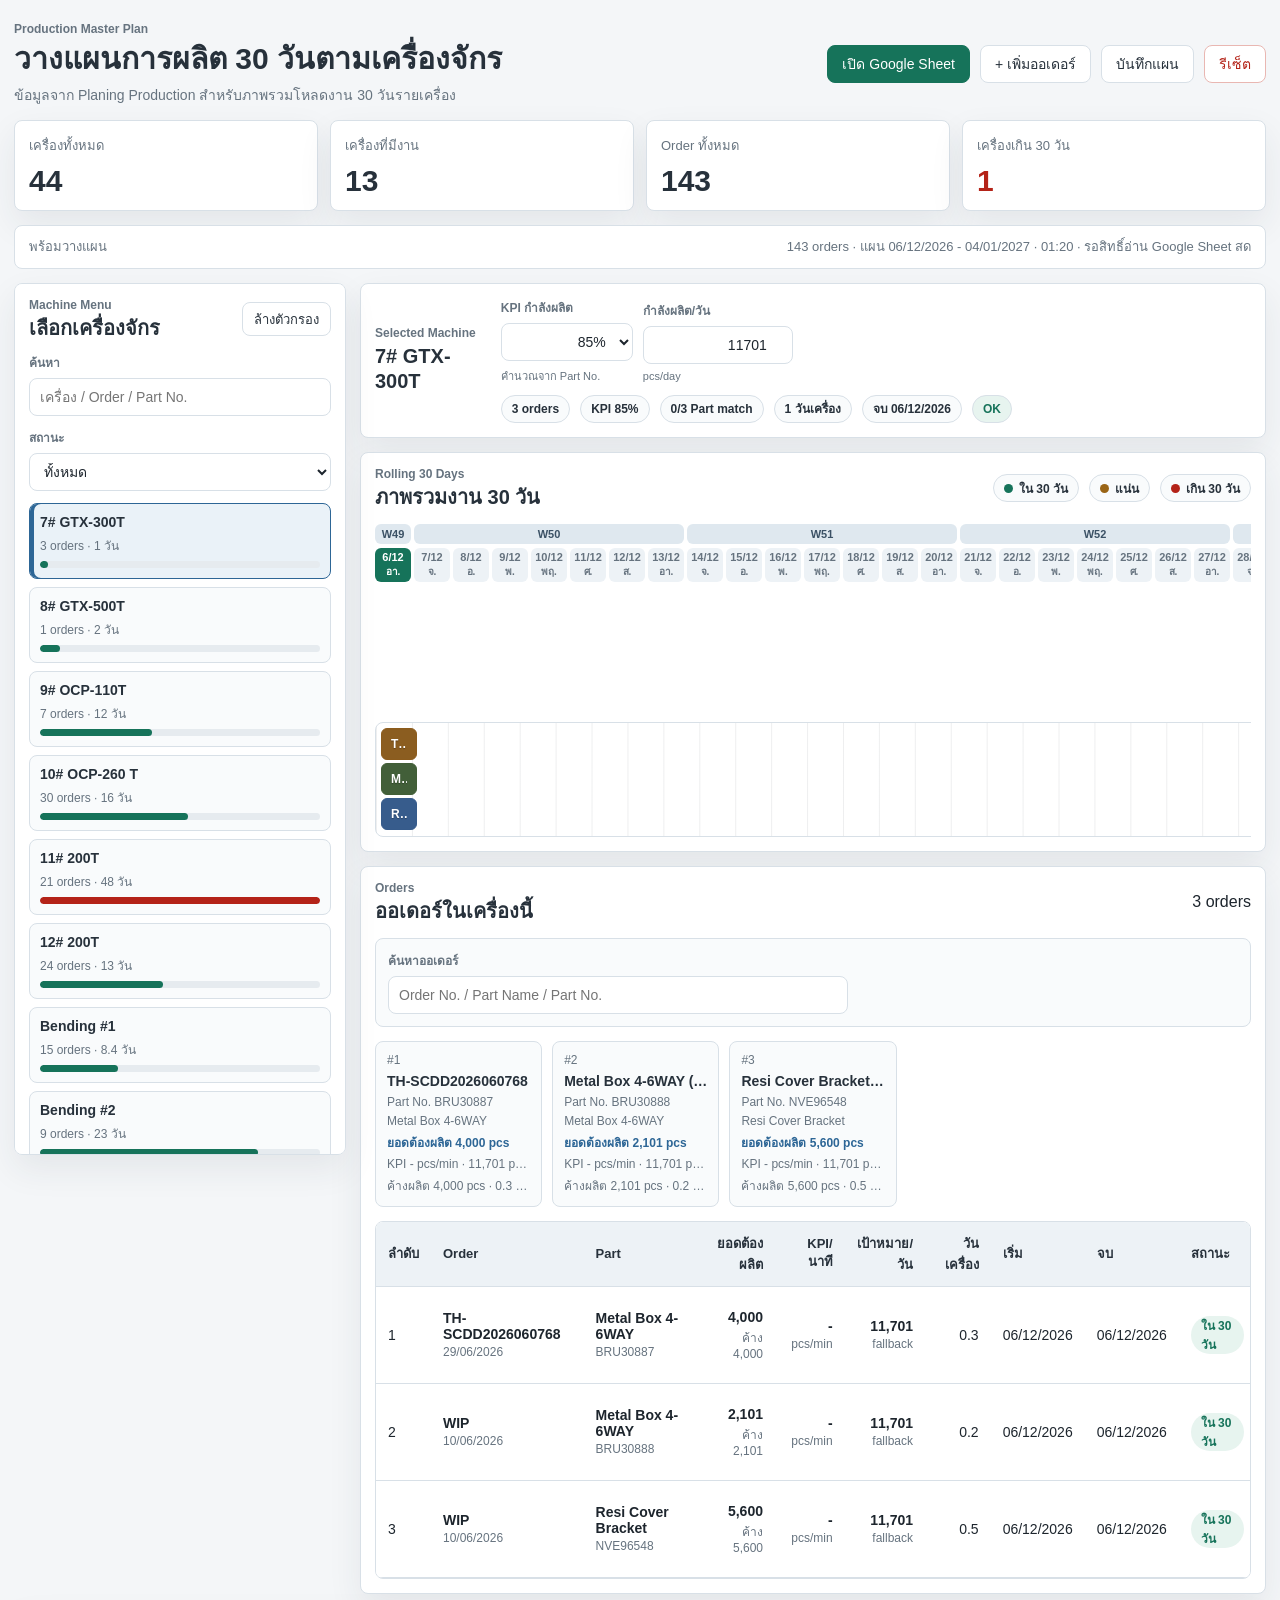
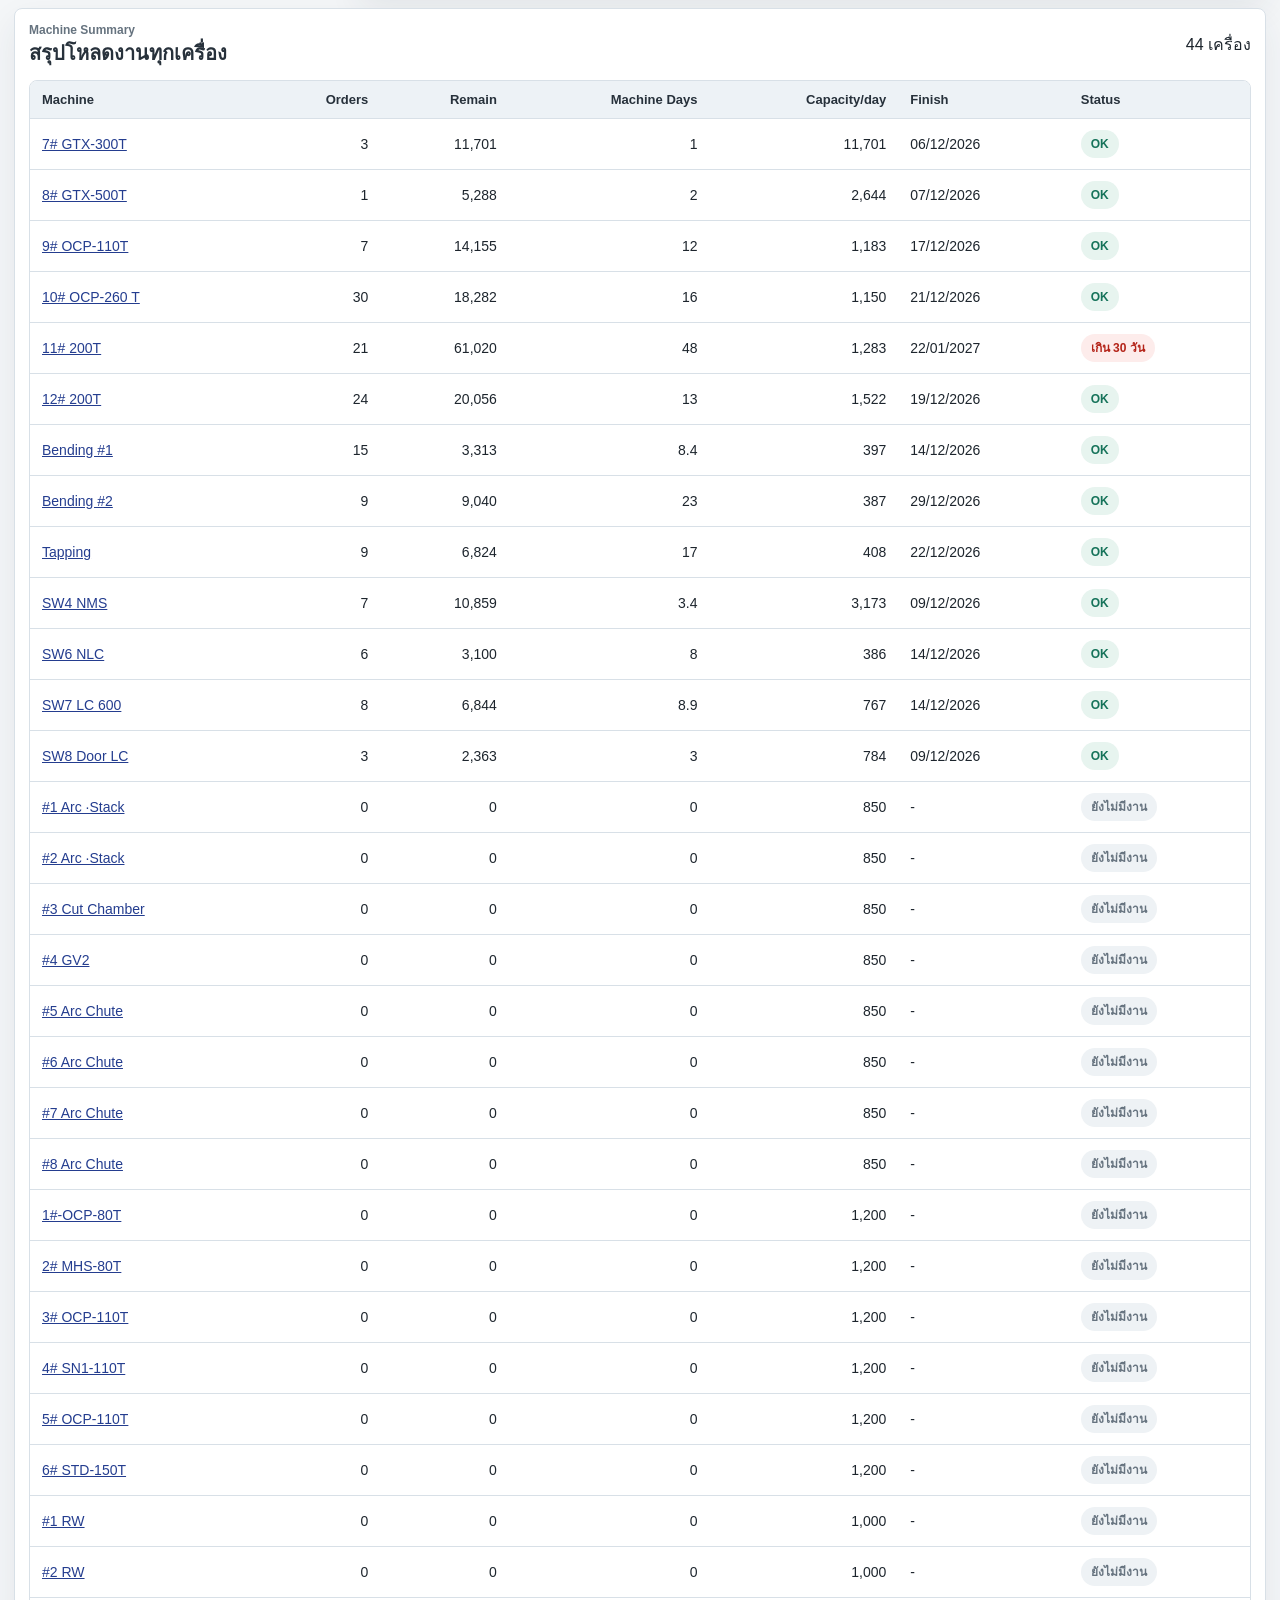
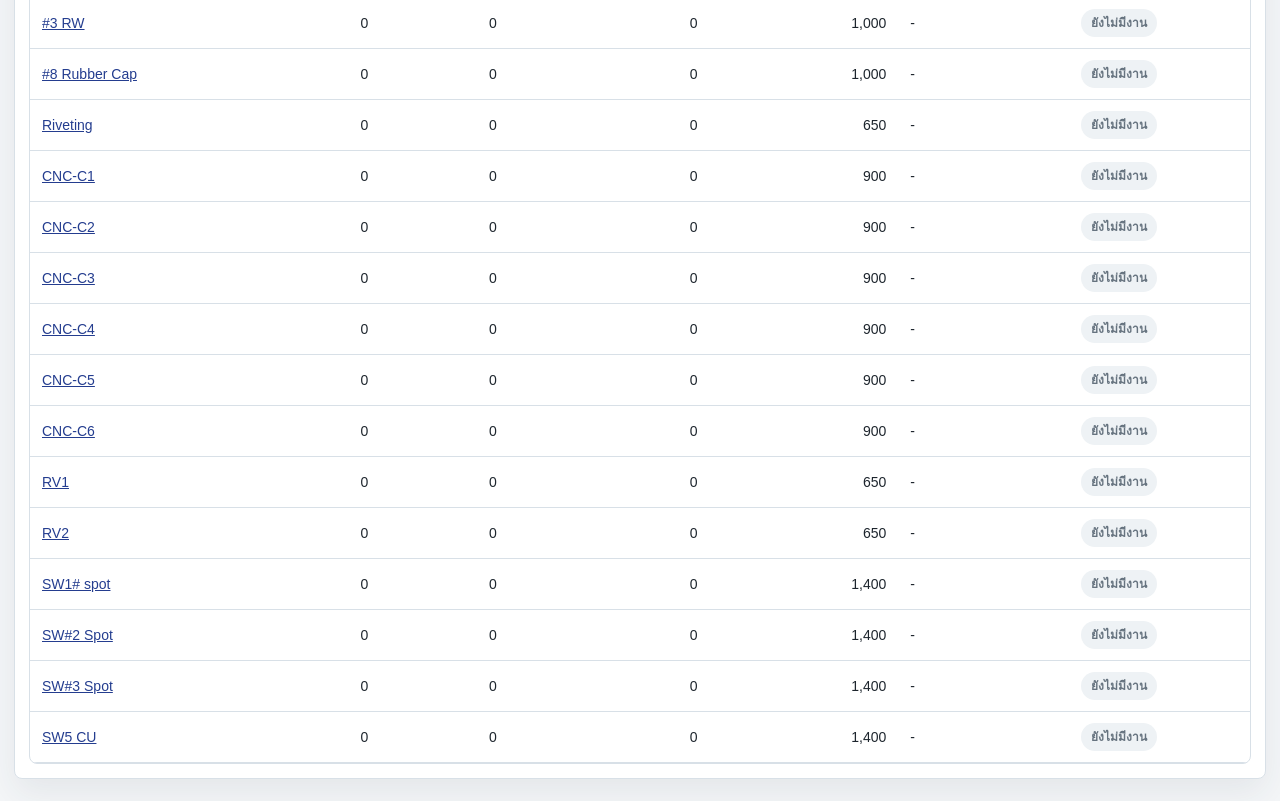
==== index.html @ 770e2c4f "Add capacity based KPI scheduling" ====
<!doctype html>
<html lang="th">
  <head>
    <meta charset="utf-8" />
    <meta name="viewport" content="width=device-width, initial-scale=1" />
    <title>Production Master Plan</title>
    <link rel="stylesheet" href="./styles.css" />
  </head>
  <body>
    <main class="shell">
      <section class="workspace" aria-labelledby="page-title">
        <header class="topbar">
          <div>
            <p class="eyebrow">Production Master Plan</p>
            <h1 id="page-title">วางแผนการผลิต 30 วันตามเครื่องจักร</h1>
            <p class="subtitle">ข้อมูลจาก Planing Production สำหรับภาพรวมโหลดงาน 30 วันรายเครื่อง</p>
          </div>
          <div class="actions">
            <a class="button primary" id="sourceSheetLink" href="#" target="_blank" rel="noreferrer">เปิด Google Sheet</a>
            <button class="button" id="addOrderButton" type="button">+ เพิ่มออเดอร์</button>
            <button class="button" id="savePlanButton" type="button">บันทึกแผน</button>
            <button class="button danger" id="resetPlanButton" type="button">รีเซ็ต</button>
          </div>
        </header>

        <section class="overview-grid" aria-label="ภาพรวมแผนผลิต">
          <article class="metric">
            <span>เครื่องทั้งหมด</span>
            <strong id="machineCount">0</strong>
          </article>
          <article class="metric">
            <span>เครื่องที่มีงาน</span>
            <strong id="busyMachineCount">0</strong>
          </article>
          <article class="metric">
            <span>Order ทั้งหมด</span>
            <strong id="orderCount">0</strong>
          </article>
          <article class="metric warning">
            <span>เครื่องเกิน 30 วัน</span>
            <strong id="overCapacity">0</strong>
          </article>
        </section>

        <section class="edit-strip" aria-label="สถานะแผน">
          <span id="saveStatus">พร้อมวางแผน</span>
          <span id="dataStamp">ข้อมูลจากชีตใหม่</span>
        </section>

        <section class="planner-layout">
          <aside class="machine-panel" aria-label="เมนูเครื่องจักร">
            <div class="panel-heading">
              <div>
                <p class="eyebrow">Machine Menu</p>
                <h2>เลือกเครื่องจักร</h2>
              </div>
              <button class="button compact" id="resetFilterButton" type="button">ล้างตัวกรอง</button>
            </div>
            <label class="search-field">
              <span>ค้นหา</span>
              <input id="globalSearch" type="search" placeholder="เครื่อง / Order / Part No." />
            </label>
            <label class="select-field">
              <span>สถานะ</span>
              <select id="statusFilter">
                <option value="all">ทั้งหมด</option>
                <option value="Over capacity">เกิน 30 วัน</option>
                <option value="Tight">แน่น</option>
                <option value="OK">OK</option>
                <option value="No order">ยังไม่มีงาน</option>
              </select>
            </label>
            <div class="machine-menu" id="machineMenu"></div>
          </aside>

          <section class="planner-main" aria-label="แผนเครื่องที่เลือก">
            <section class="machine-focus">
              <div>
                <p class="eyebrow">Selected Machine</p>
                <h2 id="selectedMachineName">-</h2>
              </div>
              <div class="focus-tools">
                <label class="capacity-control percent-control">
                  <span>KPI กำลังผลิต</span>
                  <select id="capacityPercent">
                    <option value="100">100%</option>
                    <option value="90">90%</option>
                    <option value="85">85%</option>
                    <option value="80">80%</option>
                  </select>
                  <small>คำนวณจาก Part No.</small>
                </label>
                <label class="capacity-control">
                  <span>กำลังผลิต/วัน</span>
                  <input id="capacityInput" type="number" min="1" step="1" />
                  <small>pcs/day</small>
                </label>
                <div class="detail-kpis" id="machineKpis"></div>
              </div>
            </section>

            <section class="timeline-card" aria-label="แผน 30 วันของเครื่อง">
              <div class="section-heading">
                <div>
                  <p class="eyebrow">Rolling 30 Days</p>
                  <h2>ภาพรวมงาน 30 วัน</h2>
                </div>
                <div class="legend" aria-label="คำอธิบายสี">
                  <span><i class="legend-dot ok"></i>ใน 30 วัน</span>
                  <span><i class="legend-dot tight"></i>แน่น</span>
                  <span><i class="legend-dot over"></i>เกิน 30 วัน</span>
                </div>
              </div>
              <div class="calendar-header" id="calendarHeader"></div>
              <div class="selected-timeline" id="selectedTimeline"></div>
            </section>

            <section class="orders-panel" aria-label="ออเดอร์ของเครื่อง">
              <div class="section-heading">
                <div>
                  <p class="eyebrow">Orders</p>
                  <h2>ออเดอร์ในเครื่องนี้</h2>
                </div>
                <span id="orderSearchCount">0 orders</span>
              </div>
              <div class="order-search-panel">
                <label class="search-field order-search-field">
                  <span>ค้นหาออเดอร์</span>
                  <input id="orderSearchInput" type="search" placeholder="Order No. / Part Name / Part No." />
                </label>
              </div>
              <div class="order-cards" id="orderCards"></div>
              <div class="table-wrap detail-table">
                <table>
                  <thead>
                    <tr>
                      <th>ลำดับ</th>
                      <th>Order</th>
                      <th>Part</th>
                      <th class="numeric">ยอดต้องผลิต</th>
                      <th class="numeric">KPI/นาที</th>
                      <th class="numeric">เป้าหมาย/วัน</th>
                      <th class="numeric">วันเครื่อง</th>
                      <th>เริ่ม</th>
                      <th>จบ</th>
                      <th>สถานะ</th>
                      <th>ย้ายไป</th>
                      <th>เรียง</th>
                    </tr>
                  </thead>
                  <tbody id="orderRows"></tbody>
                </table>
              </div>
            </section>
          </section>
        </section>

        <section class="summary-panel" aria-label="สรุปทุกเครื่อง">
          <div class="section-heading">
            <div>
              <p class="eyebrow">Machine Summary</p>
              <h2>สรุปโหลดงานทุกเครื่อง</h2>
            </div>
            <span id="summaryCount">0 เครื่อง</span>
          </div>
          <div class="table-wrap">
            <table>
              <thead>
                <tr>
                  <th>Machine</th>
                  <th class="numeric">Orders</th>
                  <th class="numeric">Remain</th>
                  <th class="numeric">Machine Days</th>
                  <th class="numeric">Capacity/day</th>
                  <th>Finish</th>
                  <th>Status</th>
                </tr>
              </thead>
              <tbody id="summaryRows"></tbody>
            </table>
          </div>
        </section>
      </section>
    </main>

    <dialog class="order-dialog" id="orderDialog">
      <form id="addOrderForm" class="order-form">
        <div class="dialog-heading">
          <div>
            <p class="eyebrow">Production Order</p>
            <h2>เพิ่มออเดอร์ผลิต</h2>
          </div>
          <button class="icon-button" id="cancelOrderButton" type="button" aria-label="ปิด">×</button>
        </div>
        <div class="form-grid">
          <label>
            <span>เครื่องจักร</span>
            <select id="newOrderMachine" required></select>
          </label>
          <label>
            <span>Order No.</span>
            <input id="newOrderNo" type="text" placeholder="เช่น TH-SCDD..." required />
          </label>
          <label>
            <span>Part Name</span>
            <input id="newOrderPart" type="text" placeholder="ชื่อชิ้นงาน" required />
          </label>
          <label>
            <span>Part No.</span>
            <input id="newOrderPartNo" type="text" placeholder="รหัสชิ้นงาน" />
          </label>
          <label>
            <span>จำนวนผลิต</span>
            <input id="newOrderQty" type="number" min="1" step="1" placeholder="0" required />
          </label>
          <label>
            <span>วันที่เปิด</span>
            <input id="newOrderDate" type="date" value="2026-07-01" />
          </label>
        </div>
        <div class="dialog-actions">
          <button class="button" type="button" id="dismissOrderButton">ยกเลิก</button>
          <button class="button primary" type="submit">เพิ่มเข้าแผน</button>
        </div>
      </form>
    </dialog>

    <script src="./plan-data.js"></script>
    <script src="./capacity-data.js?v=20260708-capacity"></script>
    <script src="./app.js?v=20260708-capacity"></script>
  </body>
</html>
---- styles.css ----
:root {
  --bg: #f4f6f8;
  --panel: #ffffff;
  --panel-soft: #f9fbfc;
  --line: #d8e0e7;
  --line-strong: #b7c3cf;
  --text: #1d252d;
  --muted: #66737f;
  --ink: #27313b;
  --green: #16735a;
  --blue: #2d6696;
  --amber: #9a6516;
  --red: #b42318;
  --soft-green: #e7f4ef;
  --soft-blue: #eaf2f8;
  --soft-amber: #fbf1dc;
  --soft-red: #fdeceb;
  --shadow: 0 14px 34px rgba(39, 49, 59, 0.08);
}

* {
  box-sizing: border-box;
}

body {
  margin: 0;
  min-height: 100vh;
  background: var(--bg);
  color: var(--text);
  font-family: Arial, "Noto Sans Thai", sans-serif;
}

.shell {
  width: min(1440px, calc(100% - 28px));
  margin: 0 auto;
  padding: 22px 0;
}

.workspace,
.planner-main,
.orders-panel,
.timeline-card {
  display: grid;
  gap: 14px;
  min-width: 0;
}

.topbar,
.section-heading,
.panel-heading,
.machine-focus,
.edit-strip {
  display: flex;
  align-items: center;
  justify-content: space-between;
  gap: 14px;
}

.topbar {
  min-height: 74px;
}

.eyebrow {
  margin: 0 0 4px;
  color: var(--muted);
  font-size: 12px;
  font-weight: 700;
  letter-spacing: 0;
}

h1,
h2,
.subtitle {
  margin: 0;
}

h1 {
  color: var(--ink);
  font-size: 30px;
  line-height: 1.25;
}

h2 {
  color: var(--ink);
  font-size: 20px;
  line-height: 1.25;
}

.subtitle {
  margin-top: 6px;
  color: var(--muted);
  font-size: 14px;
}

.actions,
.focus-tools,
.detail-kpis,
.legend,
.row-actions {
  display: flex;
  align-items: center;
  gap: 10px;
  flex-wrap: wrap;
}

.button,
.link-button,
.icon-button {
  display: inline-flex;
  align-items: center;
  justify-content: center;
  border: 1px solid var(--line);
  border-radius: 8px;
  background: #ffffff;
  color: var(--ink);
  font: inherit;
  font-size: 14px;
  text-decoration: none;
  cursor: pointer;
}

.button {
  min-height: 38px;
  padding: 0 14px;
}

.button.primary {
  border-color: var(--green);
  background: var(--green);
  color: #ffffff;
}

.button.danger {
  border-color: #e9b7b2;
  color: var(--red);
}

.button.compact {
  min-height: 34px;
  padding: 0 11px;
  font-size: 13px;
}

.link-button {
  min-height: 24px;
  border: 0;
  padding: 0;
  color: #243d8f;
  text-decoration: underline;
}

.icon-button {
  width: 32px;
  height: 32px;
  padding: 0;
  font-weight: 800;
}

.overview-grid {
  display: grid;
  grid-template-columns: repeat(4, minmax(0, 1fr));
  gap: 12px;
}

.metric,
.machine-panel,
.machine-focus,
.timeline-card,
.orders-panel,
.summary-panel,
.edit-strip {
  border: 1px solid var(--line);
  border-radius: 8px;
  background: var(--panel);
  box-shadow: var(--shadow);
}

.metric {
  min-height: 88px;
  padding: 14px;
}

.metric span {
  display: block;
  color: var(--muted);
  font-size: 13px;
}

.metric strong {
  display: block;
  margin-top: 10px;
  color: var(--ink);
  font-size: 30px;
  line-height: 1;
}

.metric.warning strong {
  color: var(--red);
}

.edit-strip {
  min-height: 44px;
  padding: 0 14px;
  box-shadow: none;
}

.edit-strip span {
  color: var(--muted);
  font-size: 13px;
}

.planner-layout {
  display: grid;
  grid-template-columns: 332px minmax(0, 1fr);
  gap: 14px;
  align-items: start;
  min-width: 0;
}

.machine-panel,
.machine-focus,
.timeline-card,
.orders-panel,
.summary-panel {
  padding: 14px;
}

.machine-panel {
  position: sticky;
  top: 14px;
  display: grid;
  gap: 12px;
  max-height: calc(100vh - 28px);
  overflow: auto;
}

.search-field,
.select-field,
.capacity-control,
.order-form label {
  display: grid;
  gap: 6px;
}

.search-field span,
.select-field span,
.capacity-control span,
.order-form label span {
  color: var(--muted);
  font-size: 12px;
  font-weight: 700;
}

input,
select {
  height: 38px;
  min-width: 0;
  border: 1px solid var(--line);
  border-radius: 8px;
  padding: 0 10px;
  background: #ffffff;
  color: var(--text);
  font: inherit;
  font-size: 14px;
}

.machine-menu {
  display: grid;
  gap: 8px;
}

.machine-item {
  position: relative;
  display: grid;
  gap: 6px;
  min-height: 66px;
  width: 100%;
  overflow: hidden;
  border: 1px solid var(--line);
  border-radius: 8px;
  background: var(--panel-soft);
  padding: 10px;
  color: var(--text);
  text-align: left;
  cursor: pointer;
}

.machine-item.active {
  border-color: var(--blue);
  background: var(--soft-blue);
  box-shadow: inset 4px 0 0 var(--blue);
}

.machine-item.drag-over {
  border-color: var(--green);
  box-shadow: inset 0 0 0 2px rgba(22, 115, 90, 0.25);
}

.machine-name,
.machine-meta {
  position: relative;
  z-index: 1;
  overflow: hidden;
  text-overflow: ellipsis;
  white-space: nowrap;
}

.machine-name {
  color: var(--ink);
  font-size: 14px;
  font-weight: 800;
}

.machine-meta {
  color: var(--muted);
  font-size: 12px;
}

.machine-load {
  position: relative;
  z-index: 1;
  display: block;
  height: 7px;
  overflow: hidden;
  border-radius: 999px;
  background: #e6ebef;
}

.machine-load i {
  display: block;
  width: var(--load);
  height: 100%;
  border-radius: inherit;
  background: var(--green);
}

.machine-item.tight .machine-load i {
  background: var(--amber);
}

.machine-item.over .machine-load i {
  background: var(--red);
}

.machine-item.idle .machine-load i {
  width: 100%;
  background: #c8d0d8;
}

.machine-focus {
  min-height: 92px;
}

.capacity-control {
  grid-template-columns: 1fr;
  min-width: 150px;
}

.capacity-control input,
.capacity-control select {
  width: 150px;
  text-align: right;
}

.percent-control {
  min-width: 132px;
}

.percent-control select {
  width: 132px;
}

.capacity-control small {
  color: var(--muted);
  font-size: 11px;
}

.detail-kpis {
  justify-content: flex-end;
}

.detail-kpis span,
.legend span,
.pill {
  display: inline-flex;
  align-items: center;
  min-height: 28px;
  border-radius: 999px;
  padding: 0 10px;
  font-size: 12px;
  font-weight: 800;
}

.detail-kpis span,
.legend span {
  border: 1px solid var(--line);
  background: var(--panel-soft);
  color: var(--ink);
}

.pill.ok {
  background: var(--soft-green);
  color: var(--green);
}

.pill.tight {
  background: var(--soft-amber);
  color: var(--amber);
}

.pill.over {
  background: var(--soft-red);
  color: var(--red);
}

.pill.idle {
  background: #eef2f5;
  color: var(--muted);
}

.legend {
  color: var(--muted);
  font-size: 13px;
}

.legend-dot {
  width: 9px;
  height: 9px;
  margin-right: 6px;
  border-radius: 999px;
}

.legend-dot.ok {
  background: var(--green);
}

.legend-dot.tight {
  background: var(--amber);
}

.legend-dot.over {
  background: var(--red);
}

.calendar-week-row,
.calendar-day-row,
.timeline-grid {
  display: grid;
  grid-template-columns: repeat(var(--timeline-days, 30), minmax(36px, 1fr));
}

.calendar-header {
  display: grid;
  gap: 4px;
  min-width: 0;
  overflow-x: auto;
  padding-bottom: 2px;
}

.calendar-week-row,
.calendar-day-row {
  min-width: 1080px;
  gap: 3px;
}

.calendar-week,
.calendar-day {
  min-width: 36px;
  border-radius: 6px;
  font-weight: 800;
  text-align: center;
}

.calendar-week {
  background: #dfe8ef;
  color: #3b5165;
  font-size: 11px;
  line-height: 20px;
}

.calendar-day {
  display: grid;
  gap: 1px;
  min-height: 34px;
  place-items: center;
  background: #edf2f6;
  color: var(--muted);
  font-size: 11px;
  line-height: 1.05;
  padding: 3px 0;
}

.calendar-day strong,
.calendar-day small {
  display: block;
}

.calendar-day small {
  font-size: 10px;
  font-weight: 700;
}

.calendar-day.is-today {
  background: var(--green);
  color: #ffffff;
}

.selected-timeline {
  overflow-x: auto;
  overflow-y: visible;
  padding-top: 124px;
}

.timeline-grid {
  min-width: 1080px;
  grid-auto-rows: 32px;
  gap: 3px;
  min-height: calc(var(--lane-count) * 35px + 10px);
  border: 1px solid var(--line);
  border-radius: 8px;
  padding: 5px;
  background:
    linear-gradient(90deg, rgba(39, 49, 59, 0.08) 1px, transparent 1px) 0 0 / calc(100% / var(--timeline-days, 30)) 100%,
    #ffffff;
}

.timeline-grid.drag-over {
  border-color: var(--green);
  box-shadow: inset 0 0 0 2px rgba(22, 115, 90, 0.2);
}

.timeline-grid.empty-drop {
  display: grid;
  grid-template-columns: 1fr;
  min-width: 0;
}

.order-block {
  position: relative;
  min-width: 0;
  overflow: visible;
  border: 1px solid color-mix(in srgb, var(--order-color) 82%, #1d252d);
  border-radius: 6px;
  background: color-mix(in srgb, var(--order-color) 80%, #27313b);
  color: #ffffff;
  font-size: 12px;
  font-weight: 800;
  line-height: 28px;
  padding: 0 9px;
  text-align: left;
  text-shadow: 0 1px 1px rgba(0, 0, 0, 0.28);
  cursor: grab;
}

.order-block span {
  display: block;
  overflow: hidden;
  text-overflow: ellipsis;
  white-space: nowrap;
}

.order-block::after {
  content: attr(data-tooltip);
  position: absolute;
  left: 0;
  bottom: calc(100% + 8px);
  z-index: 30;
  display: none;
  min-width: 290px;
  max-width: 420px;
  padding: 10px 12px;
  border: 1px solid #2f3a45;
  border-radius: 8px;
  background: #ffffff;
  color: var(--ink);
  font-size: 13px;
  font-weight: 800;
  line-height: 1.45;
  text-align: left;
  text-shadow: none;
  white-space: pre-line;
  box-shadow: 0 12px 28px rgba(31, 37, 43, 0.2);
  pointer-events: none;
}

.order-block::before {
  content: "";
  position: absolute;
  left: 16px;
  bottom: calc(100% + 2px);
  z-index: 31;
  display: none;
  width: 12px;
  height: 12px;
  background: #ffffff;
  border-right: 1px solid #2f3a45;
  border-bottom: 1px solid #2f3a45;
  transform: rotate(45deg);
  pointer-events: none;
}

.order-block:hover,
.order-block:focus-visible {
  z-index: 40;
  transform: translateY(-1px);
}

.order-block:hover::after,
.order-block:hover::before,
.order-block:focus-visible::after,
.order-block:focus-visible::before {
  display: block;
}

.order-block.dragging {
  opacity: 0.45;
}

.order-block.is-over {
  border-color: var(--red);
  background: #b42318;
}

.order-search-panel {
  display: flex;
  align-items: end;
  justify-content: space-between;
  gap: 12px;
  border: 1px solid var(--line);
  border-radius: 8px;
  background: var(--panel-soft);
  padding: 12px;
}

.order-search-field {
  width: min(460px, 100%);
}

.order-cards {
  display: grid;
  grid-template-columns: repeat(5, minmax(0, 1fr));
  gap: 10px;
}

.order-card {
  display: grid;
  gap: 5px;
  min-height: 154px;
  border: 1px solid var(--line);
  border-radius: 8px;
  background: var(--panel-soft);
  padding: 11px;
}

.order-card span,
.order-card small {
  overflow: hidden;
  color: var(--muted);
  font-size: 12px;
  text-overflow: ellipsis;
  white-space: nowrap;
}

.order-card strong {
  overflow: hidden;
  color: var(--ink);
  font-size: 14px;
  line-height: 1.3;
  text-overflow: ellipsis;
  white-space: nowrap;
}

.order-card b {
  color: var(--blue);
  font-size: 12px;
}

.table-wrap {
  overflow-x: auto;
  border: 1px solid var(--line);
  border-radius: 8px;
  background: #ffffff;
}

.detail-table {
  max-height: 430px;
  overflow: auto;
}

table {
  width: 100%;
  min-width: 1160px;
  border-collapse: collapse;
}

th,
td {
  border-bottom: 1px solid var(--line);
  padding: 11px 12px;
  text-align: left;
  vertical-align: middle;
  font-size: 14px;
}

th {
  position: sticky;
  top: 0;
  z-index: 3;
  background: #edf2f6;
  color: var(--ink);
  font-size: 13px;
  font-weight: 800;
}

td.numeric,
th.numeric {
  text-align: right;
}

.muted-line {
  display: block;
  margin-top: 3px;
  color: var(--muted);
  font-size: 12px;
}

.machine-move {
  width: 180px;
  min-width: 180px;
}

.summary-panel {
  display: grid;
  gap: 14px;
  min-width: 0;
}

.empty-state {
  display: grid;
  min-height: 72px;
  place-items: center;
  border: 1px dashed var(--line-strong);
  border-radius: 8px;
  color: var(--muted);
  font-size: 13px;
  text-align: center;
}

.timeline-empty,
.order-empty {
  grid-column: 1 / -1;
}

.order-dialog {
  width: min(720px, calc(100% - 28px));
  border: 0;
  border-radius: 8px;
  padding: 0;
  box-shadow: 0 24px 80px rgba(39, 49, 59, 0.28);
}

.order-dialog::backdrop {
  background: rgba(29, 37, 45, 0.48);
}

.order-form {
  display: grid;
  gap: 16px;
  padding: 18px;
}

.dialog-heading,
.dialog-actions {
  display: flex;
  align-items: center;
  justify-content: space-between;
  gap: 12px;
}

.form-grid {
  display: grid;
  grid-template-columns: repeat(2, minmax(0, 1fr));
  gap: 12px;
}

.dialog-actions {
  justify-content: flex-end;
}

@media (max-width: 1120px) {
  .planner-layout {
    grid-template-columns: 1fr;
  }

  .machine-panel {
    position: static;
    max-height: none;
  }

  .machine-menu {
    grid-template-columns: repeat(2, minmax(0, 1fr));
  }

  .order-cards {
    grid-template-columns: repeat(3, minmax(0, 1fr));
  }
}

@media (max-width: 760px) {
  .shell {
    width: min(100% - 18px, 1440px);
    padding: 12px 0;
  }

  .topbar,
  .section-heading,
  .panel-heading,
  .machine-focus,
  .edit-strip {
    align-items: stretch;
    flex-direction: column;
  }

  .actions,
  .focus-tools,
  .detail-kpis,
  .legend {
    justify-content: flex-start;
  }

  .overview-grid,
  .machine-menu,
  .order-cards,
  .form-grid {
    grid-template-columns: 1fr;
  }

  h1 {
    font-size: 24px;
  }

  .button,
  input,
  select {
    width: 100%;
  }

  .capacity-control input,
  .capacity-control select,
  .machine-move {
    width: 100%;
    min-width: 0;
  }
}
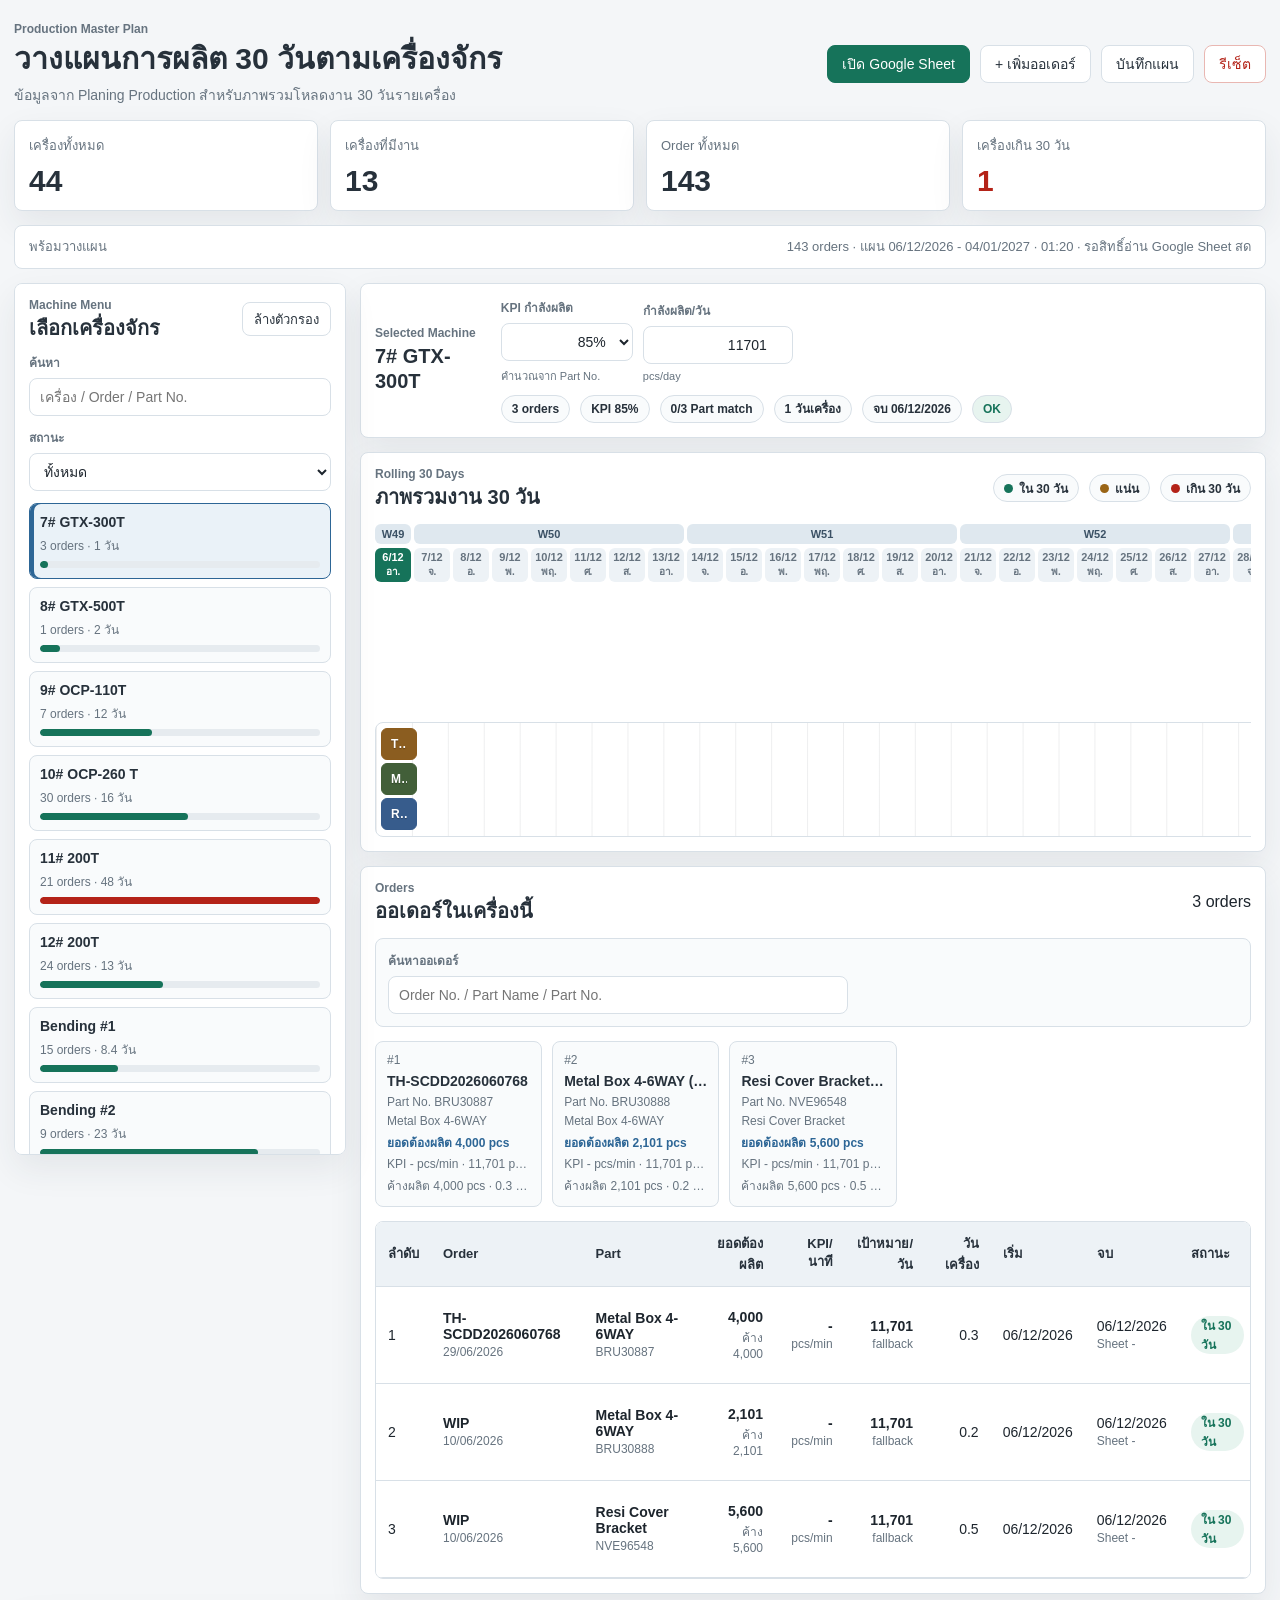
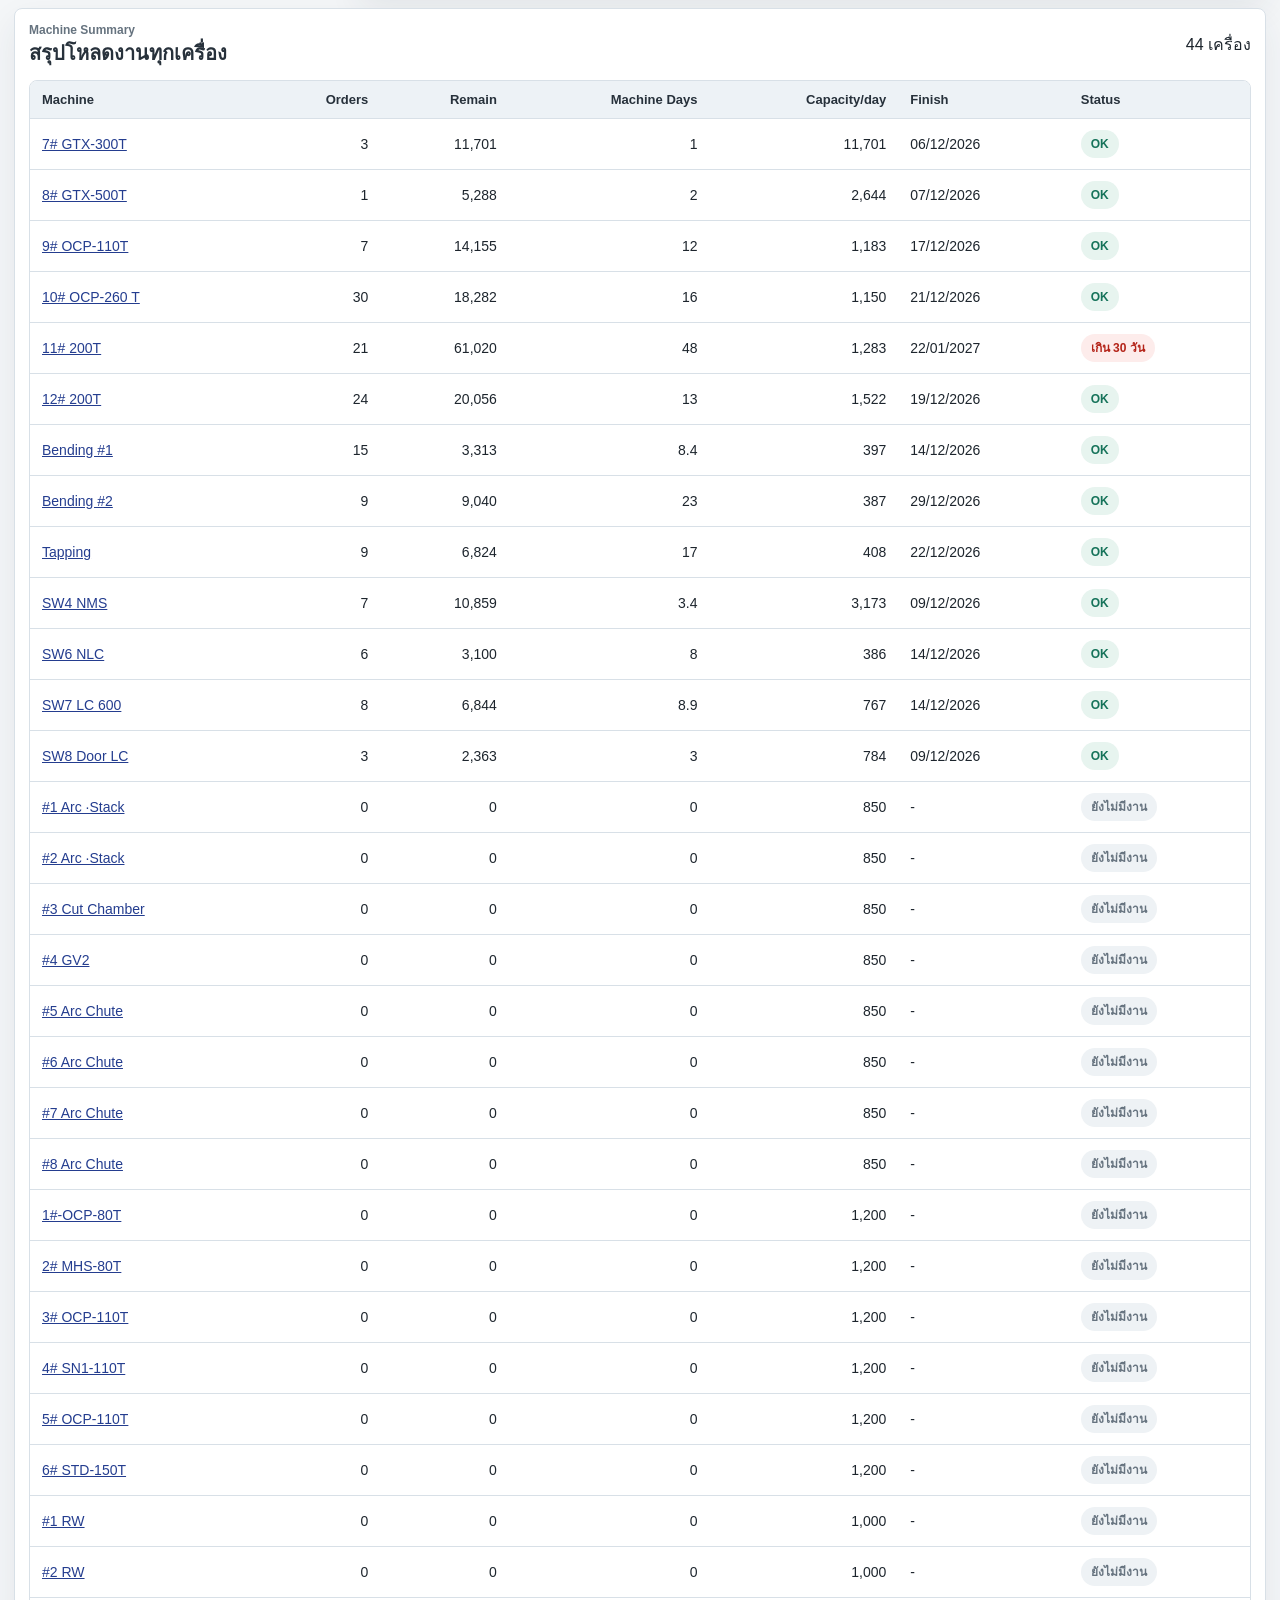
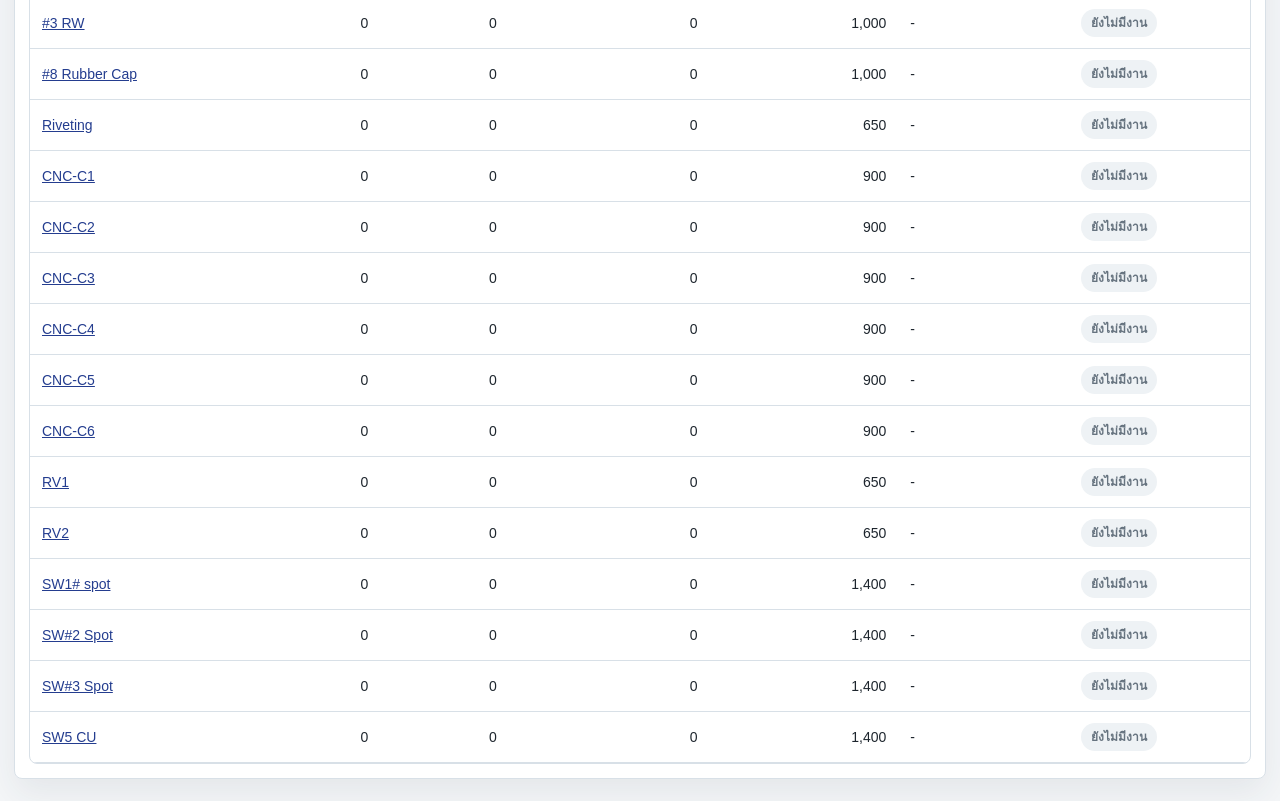
==== commit 3d336a3b: "Add finish date planning support" ====
--- a/index.html
+++ b/index.html
@@ -217,6 +217,14 @@
             <span>วันที่เปิด</span>
             <input id="newOrderDate" type="date" value="2026-07-01" />
           </label>
+          <label>
+            <span>เริ่มแผน</span>
+            <input id="newOrderStartDate" type="date" />
+          </label>
+          <label>
+            <span>วันที่เสร็จสิ้น</span>
+            <input id="newOrderFinishDate" type="date" />
+          </label>
         </div>
         <div class="dialog-actions">
           <button class="button" type="button" id="dismissOrderButton">ยกเลิก</button>
@@ -225,8 +233,8 @@
       </form>
     </dialog>
 
-    <script src="./plan-data.js"></script>
+    <script src="./plan-data.js?v=20260708-finish-date"></script>
     <script src="./capacity-data.js?v=20260708-capacity"></script>
-    <script src="./app.js?v=20260708-capacity"></script>
+    <script src="./app.js?v=20260708-finish-date"></script>
   </body>
 </html>
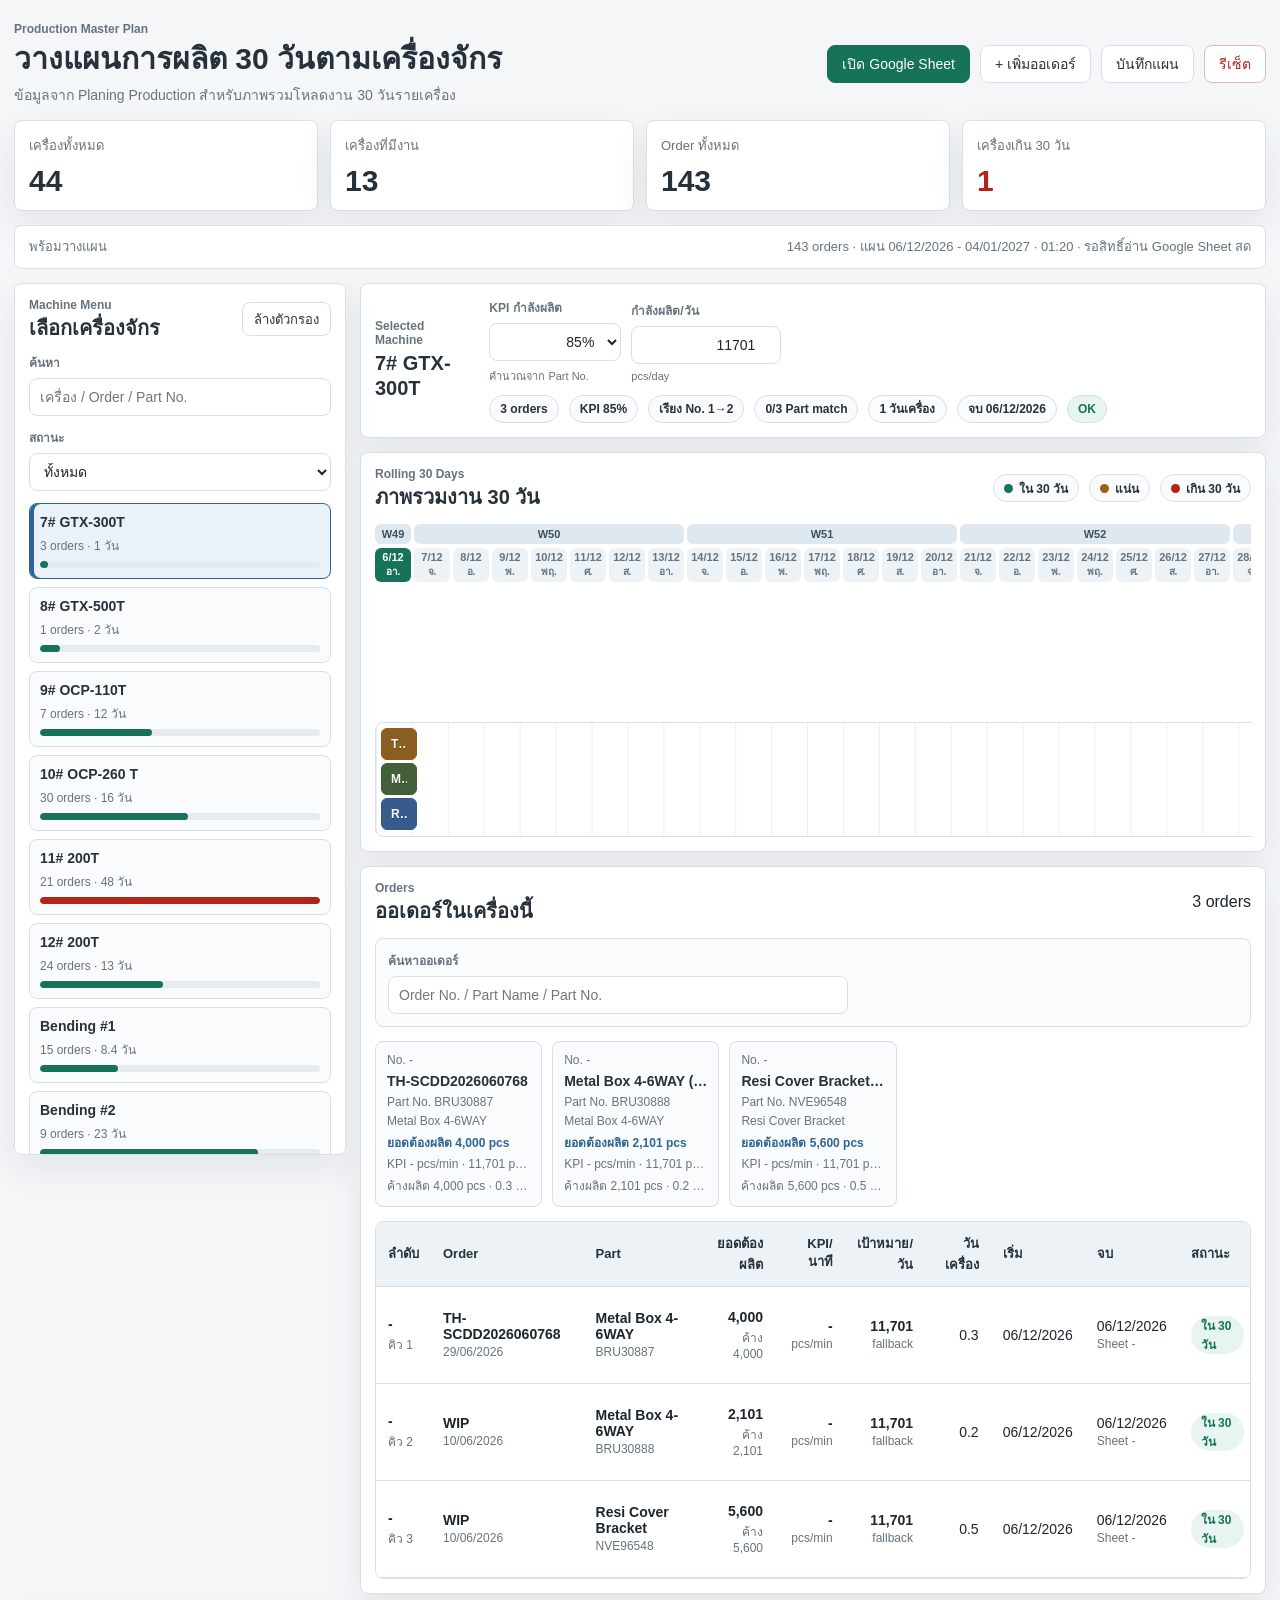
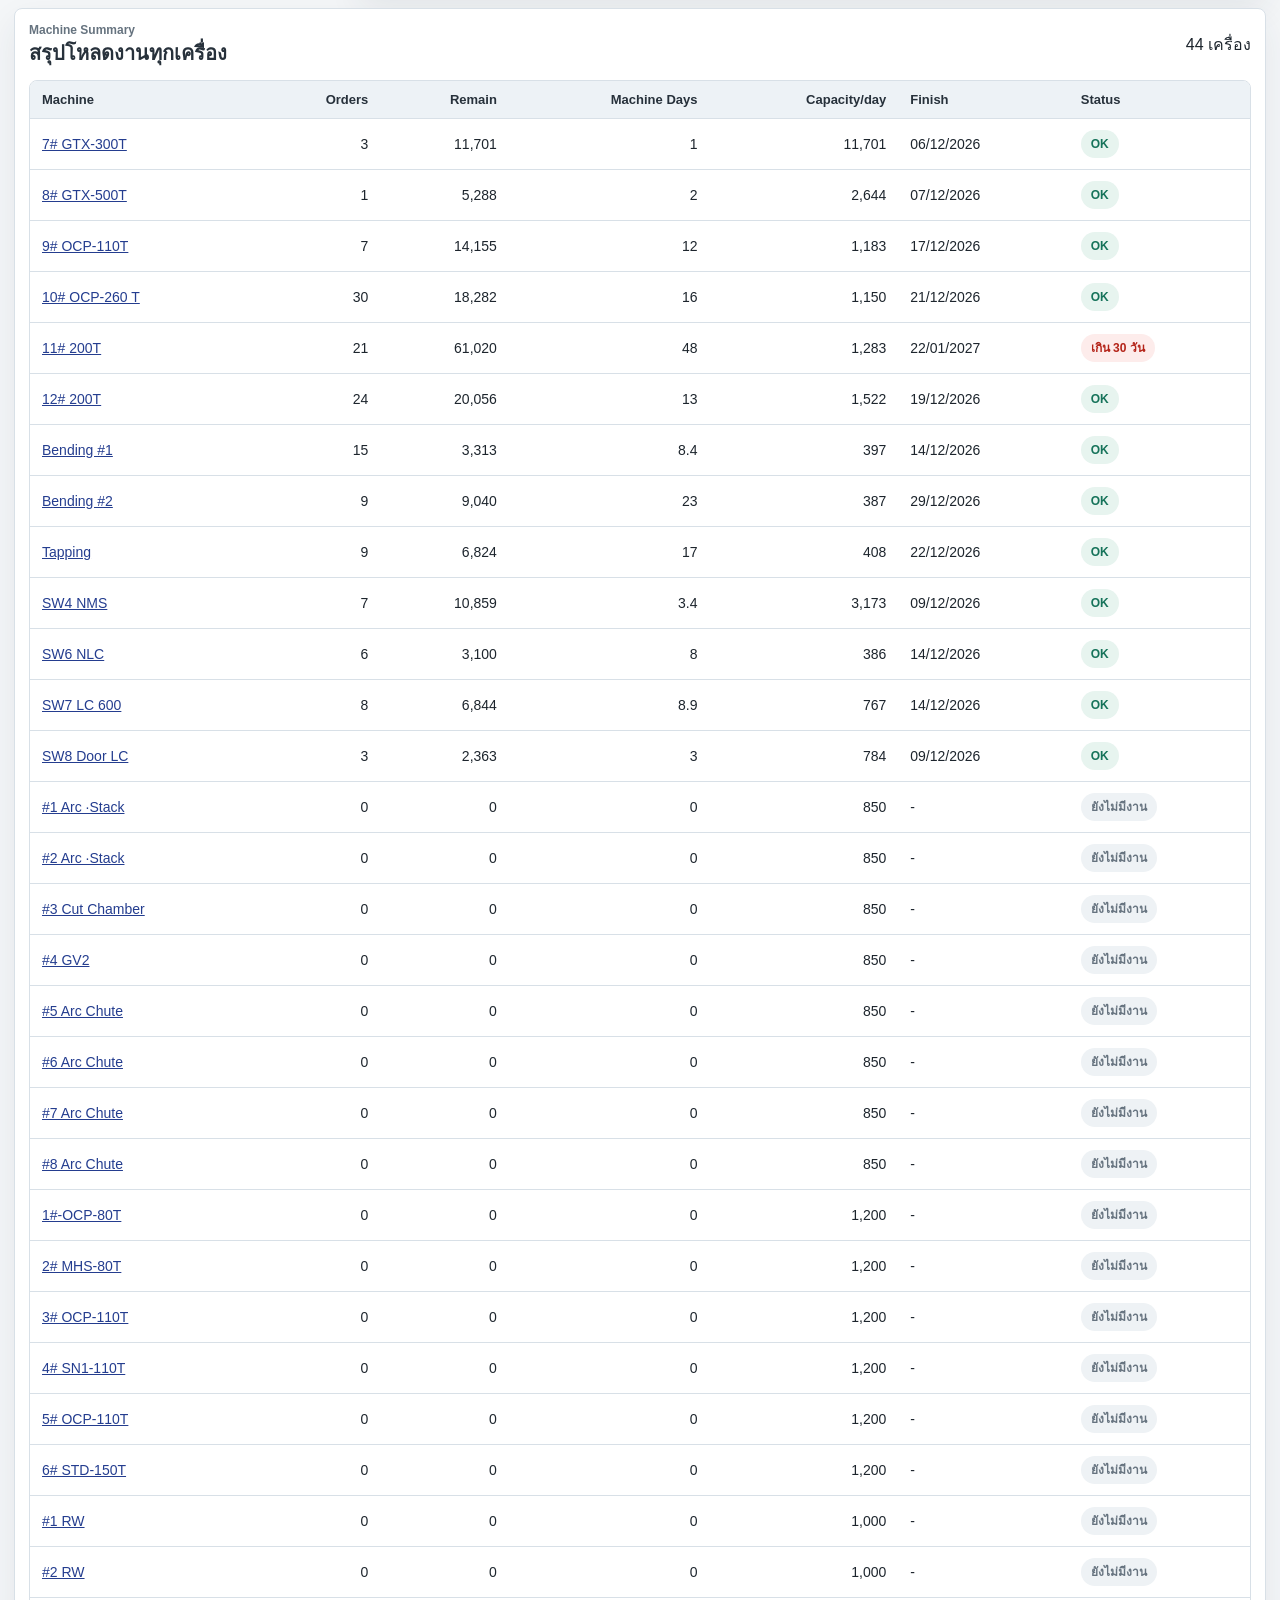
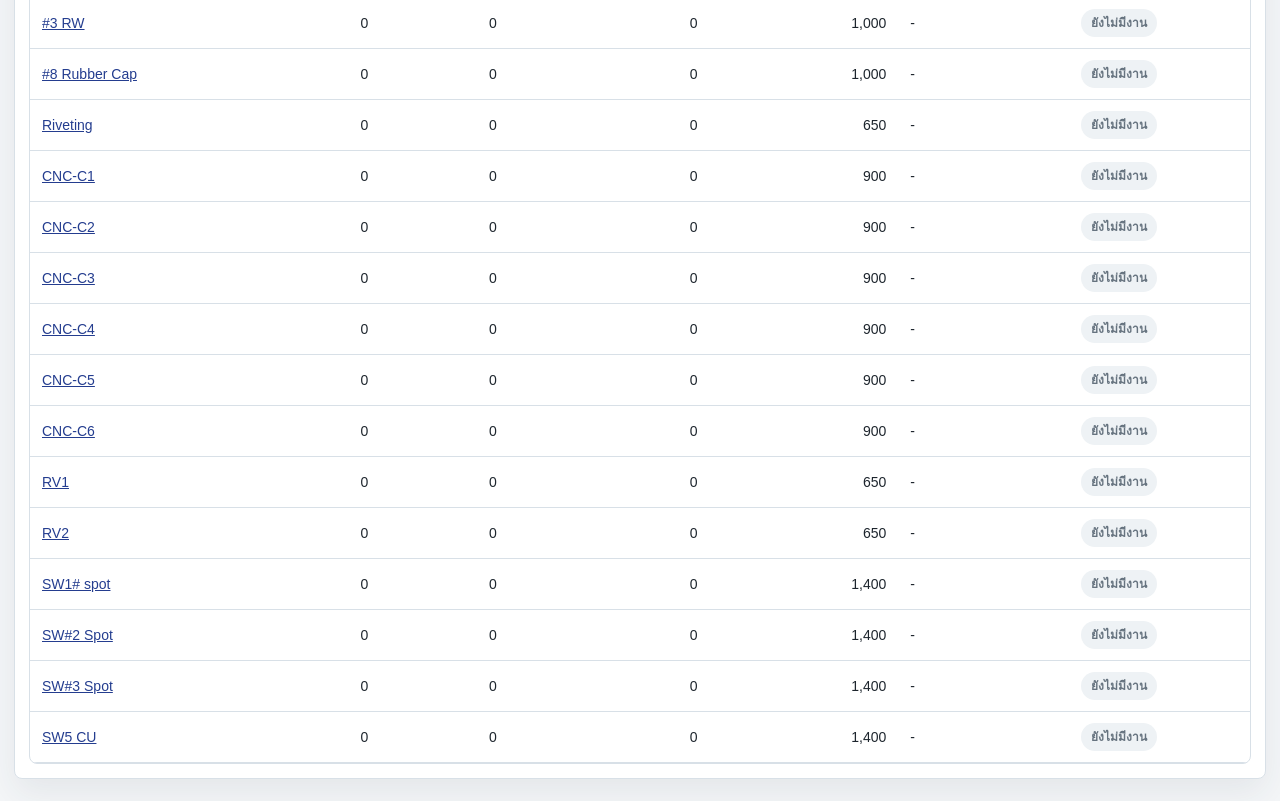
==== commit 22d75255: "Color schedules by priority number" ====
--- a/index.html
+++ b/index.html
@@ -233,8 +233,8 @@
       </form>
     </dialog>
 
-    <script src="./plan-data.js?v=20260708-finish-date"></script>
+    <script src="./plan-data.js?v=20260708-priority-color"></script>
     <script src="./capacity-data.js?v=20260708-capacity"></script>
-    <script src="./app.js?v=20260708-finish-date"></script>
+    <script src="./app.js?v=20260708-priority-color"></script>
   </body>
 </html>
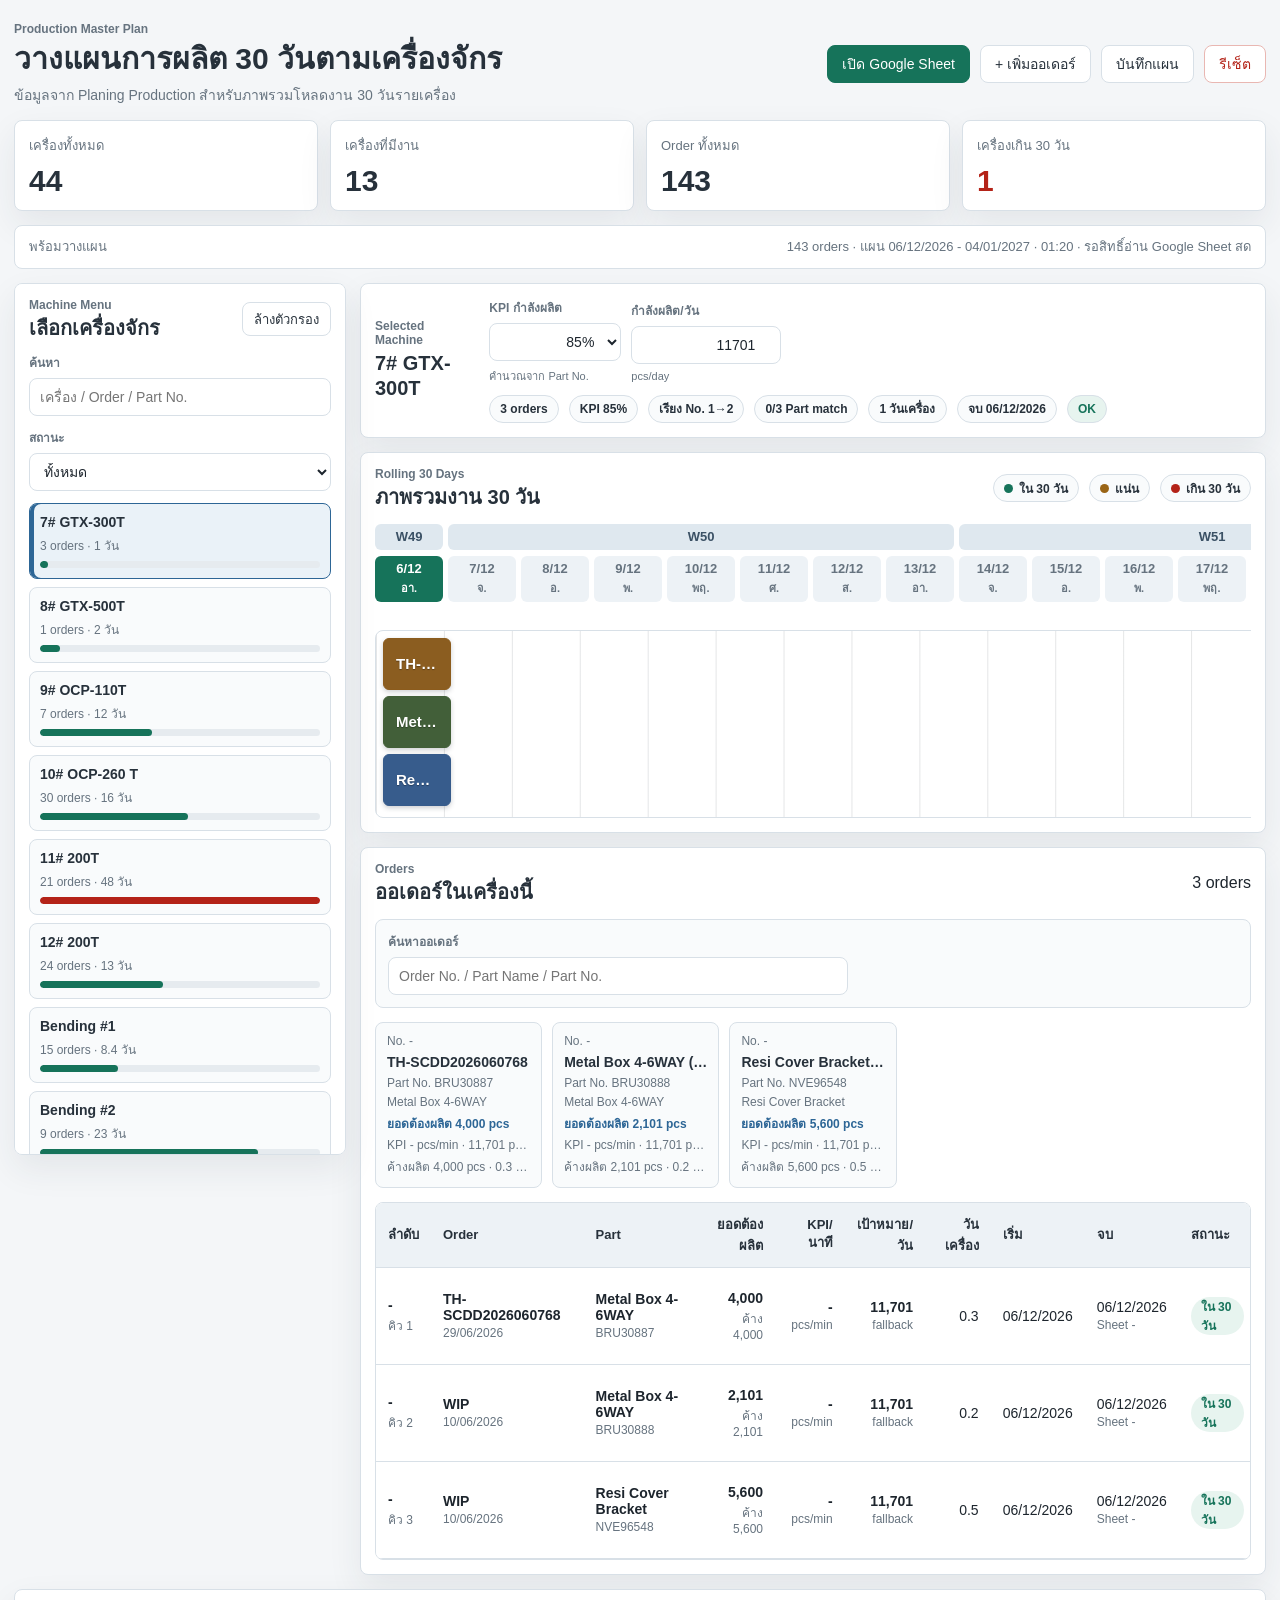
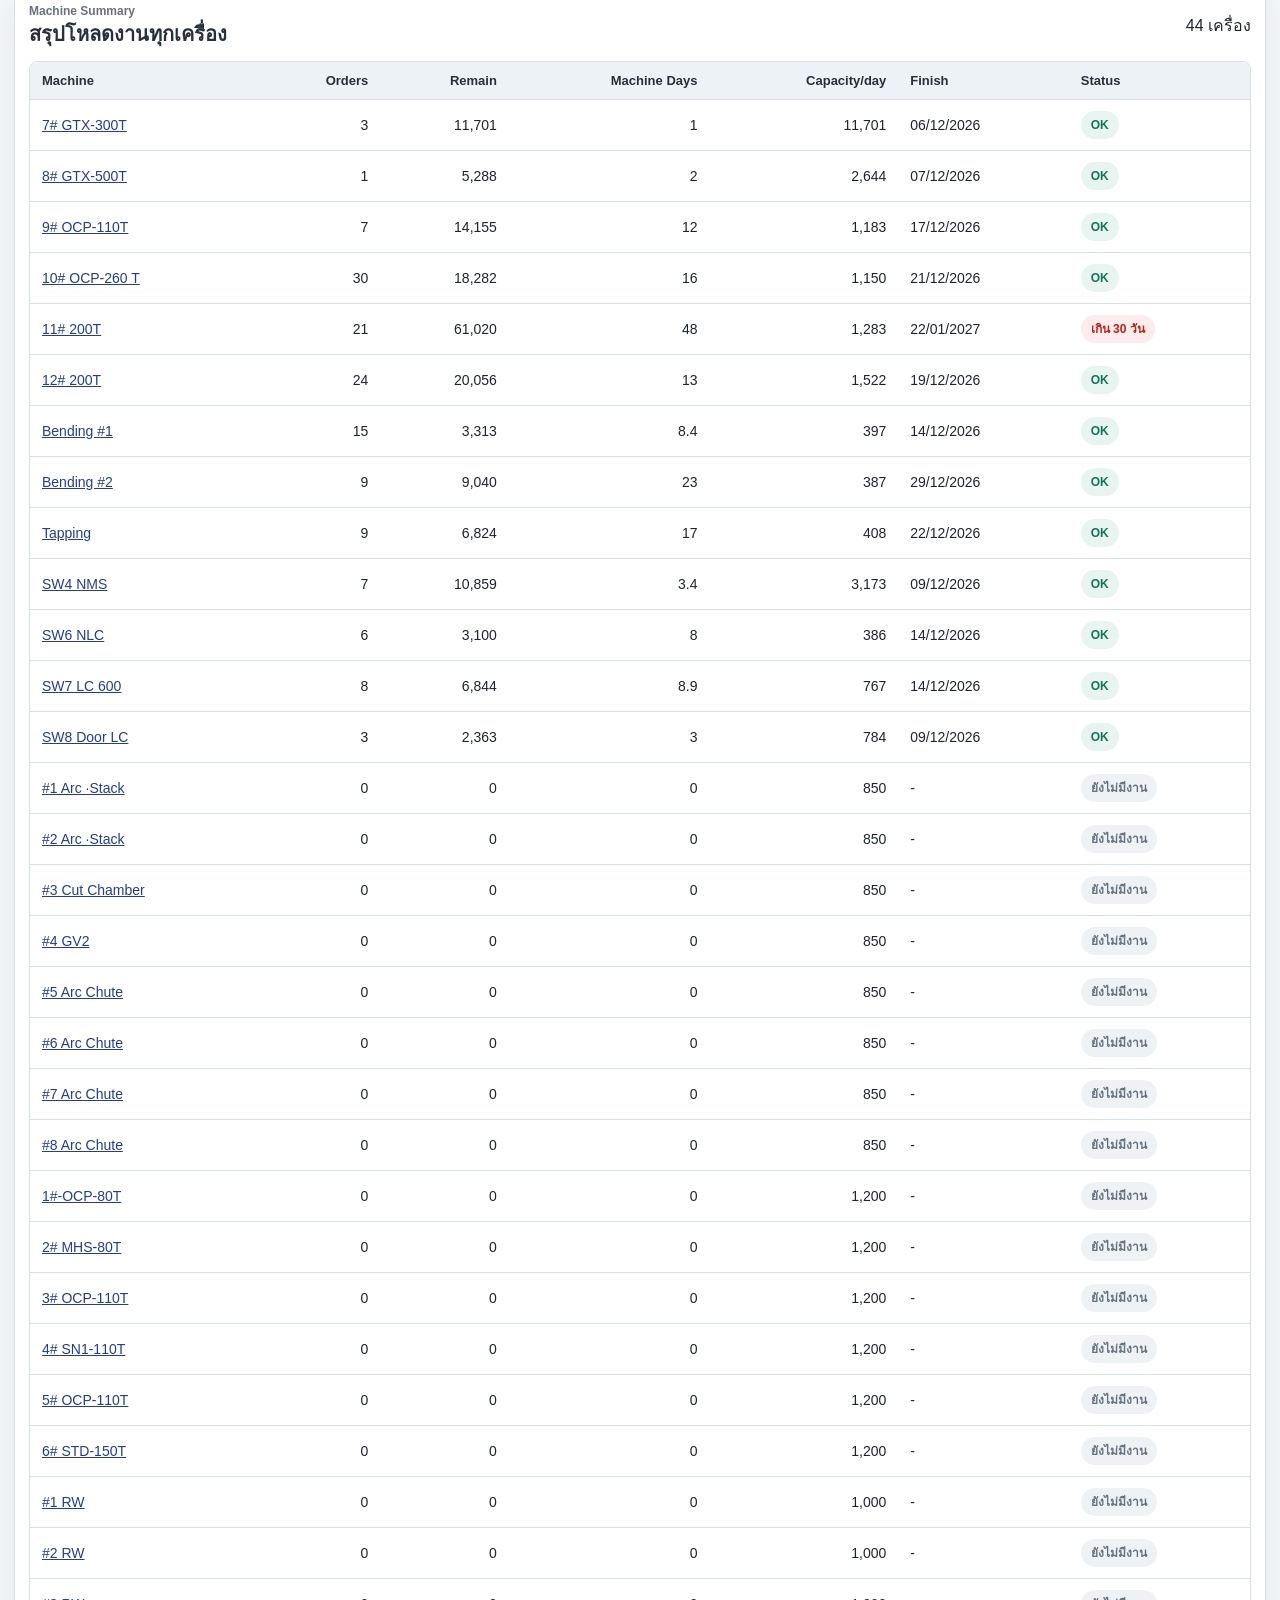
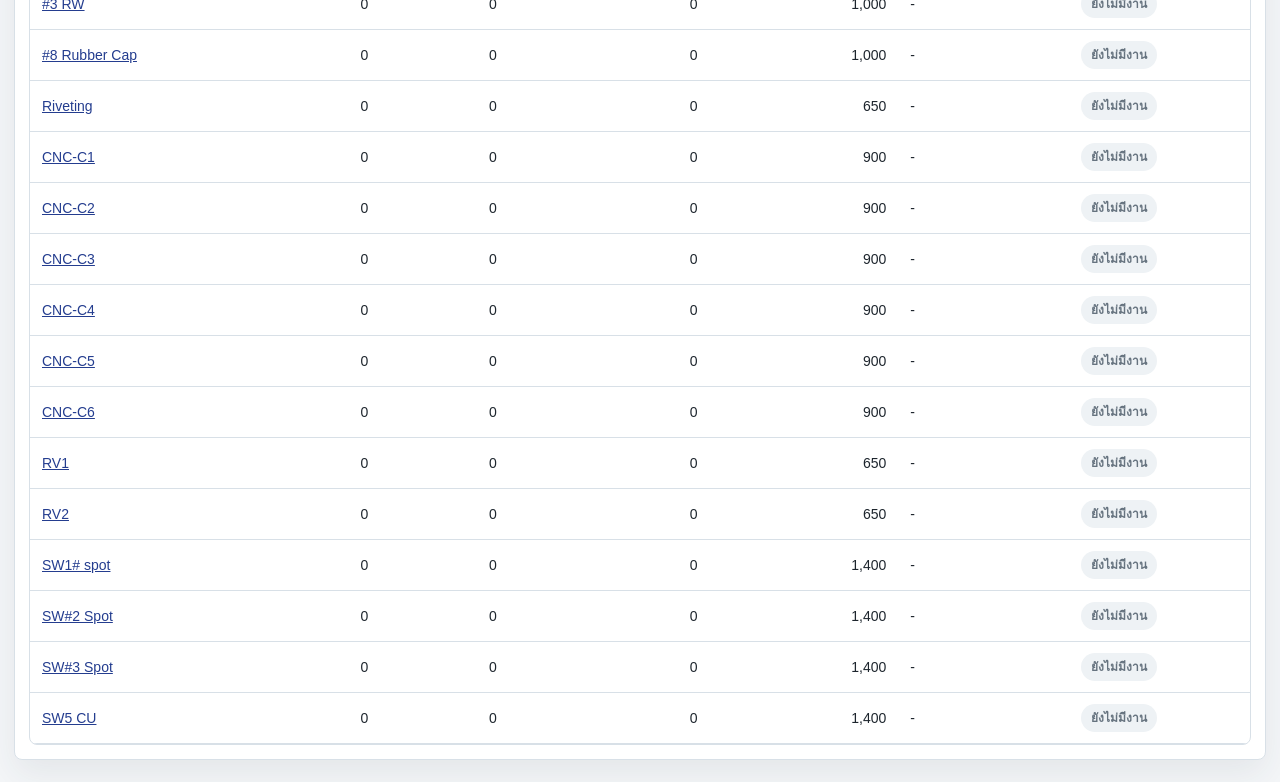
==== commit b20e04f0: "Enlarge production timeline view" ====
--- a/index.html
+++ b/index.html
@@ -4,7 +4,7 @@
     <meta charset="utf-8" />
     <meta name="viewport" content="width=device-width, initial-scale=1" />
     <title>Production Master Plan</title>
-    <link rel="stylesheet" href="./styles.css" />
+    <link rel="stylesheet" href="./styles.css?v=20260709-large-timeline" />
   </head>
   <body>
     <main class="shell">
@@ -235,6 +235,6 @@
 
     <script src="./plan-data.js?v=20260708-priority-color"></script>
     <script src="./capacity-data.js?v=20260708-capacity"></script>
-    <script src="./app.js?v=20260708-priority-color"></script>
+    <script src="./app.js?v=20260709-live-sheet"></script>
   </body>
 </html>
--- a/styles.css
+++ b/styles.css
@@ -446,12 +446,12 @@
 .calendar-day-row,
 .timeline-grid {
   display: grid;
-  grid-template-columns: repeat(var(--timeline-days, 30), minmax(36px, 1fr));
+  grid-template-columns: repeat(var(--timeline-days, 30), minmax(68px, 1fr));
 }
 
 .calendar-header {
   display: grid;
-  gap: 4px;
+  gap: 6px;
   min-width: 0;
   overflow-x: auto;
   padding-bottom: 2px;
@@ -459,13 +459,13 @@
 
 .calendar-week-row,
 .calendar-day-row {
-  min-width: 1080px;
-  gap: 3px;
+  min-width: 2040px;
+  gap: 5px;
 }
 
 .calendar-week,
 .calendar-day {
-  min-width: 36px;
+  min-width: 68px;
   border-radius: 6px;
   font-weight: 800;
   text-align: center;
@@ -474,20 +474,20 @@
 .calendar-week {
   background: #dfe8ef;
   color: #3b5165;
-  font-size: 11px;
-  line-height: 20px;
+  font-size: 13px;
+  line-height: 26px;
 }
 
 .calendar-day {
   display: grid;
-  gap: 1px;
-  min-height: 34px;
+  gap: 2px;
+  min-height: 46px;
   place-items: center;
   background: #edf2f6;
   color: var(--muted);
-  font-size: 11px;
-  line-height: 1.05;
-  padding: 3px 0;
+  font-size: 13px;
+  line-height: 1.12;
+  padding: 5px 0;
 }
 
 .calendar-day strong,
@@ -496,7 +496,7 @@
 }
 
 .calendar-day small {
-  font-size: 10px;
+  font-size: 11px;
   font-weight: 700;
 }
 
@@ -508,19 +508,19 @@
 .selected-timeline {
   overflow-x: auto;
   overflow-y: visible;
-  padding-top: 124px;
+  padding-top: 12px;
 }
 
 .timeline-grid {
-  min-width: 1080px;
-  grid-auto-rows: 32px;
-  gap: 3px;
-  min-height: calc(var(--lane-count) * 35px + 10px);
+  min-width: 2040px;
+  grid-auto-rows: 52px;
+  gap: 6px;
+  min-height: calc(var(--lane-count) * 58px + 14px);
   border: 1px solid var(--line);
   border-radius: 8px;
-  padding: 5px;
+  padding: 7px;
   background:
-    linear-gradient(90deg, rgba(39, 49, 59, 0.08) 1px, transparent 1px) 0 0 / calc(100% / var(--timeline-days, 30)) 100%,
+    linear-gradient(90deg, rgba(39, 49, 59, 0.12) 1px, transparent 1px) 0 0 / calc(100% / var(--timeline-days, 30)) 100%,
     #ffffff;
 }
 
@@ -537,18 +537,21 @@
 
 .order-block {
   position: relative;
+  display: flex;
+  align-items: center;
   min-width: 0;
   overflow: visible;
   border: 1px solid color-mix(in srgb, var(--order-color) 82%, #1d252d);
   border-radius: 6px;
   background: color-mix(in srgb, var(--order-color) 80%, #27313b);
   color: #ffffff;
-  font-size: 12px;
+  font-size: 15px;
   font-weight: 800;
-  line-height: 28px;
-  padding: 0 9px;
+  line-height: 1.15;
+  padding: 0 12px;
   text-align: left;
-  text-shadow: 0 1px 1px rgba(0, 0, 0, 0.28);
+  text-shadow: 0 1px 1px rgba(0, 0, 0, 0.32);
+  box-shadow: 0 2px 5px rgba(29, 37, 45, 0.22);
   cursor: grab;
 }
 
@@ -563,19 +566,19 @@
   content: attr(data-tooltip);
   position: absolute;
   left: 0;
-  bottom: calc(100% + 8px);
+  top: calc(100% + 10px);
   z-index: 30;
   display: none;
-  min-width: 290px;
-  max-width: 420px;
-  padding: 10px 12px;
+  min-width: 340px;
+  max-width: 520px;
+  padding: 12px 14px;
   border: 1px solid #2f3a45;
   border-radius: 8px;
   background: #ffffff;
   color: var(--ink);
-  font-size: 13px;
+  font-size: 14px;
   font-weight: 800;
-  line-height: 1.45;
+  line-height: 1.55;
   text-align: left;
   text-shadow: none;
   white-space: pre-line;
@@ -587,14 +590,14 @@
   content: "";
   position: absolute;
   left: 16px;
-  bottom: calc(100% + 2px);
+  top: calc(100% + 4px);
   z-index: 31;
   display: none;
   width: 12px;
   height: 12px;
   background: #ffffff;
-  border-right: 1px solid #2f3a45;
-  border-bottom: 1px solid #2f3a45;
+  border-left: 1px solid #2f3a45;
+  border-top: 1px solid #2f3a45;
   transform: rotate(45deg);
   pointer-events: none;
 }
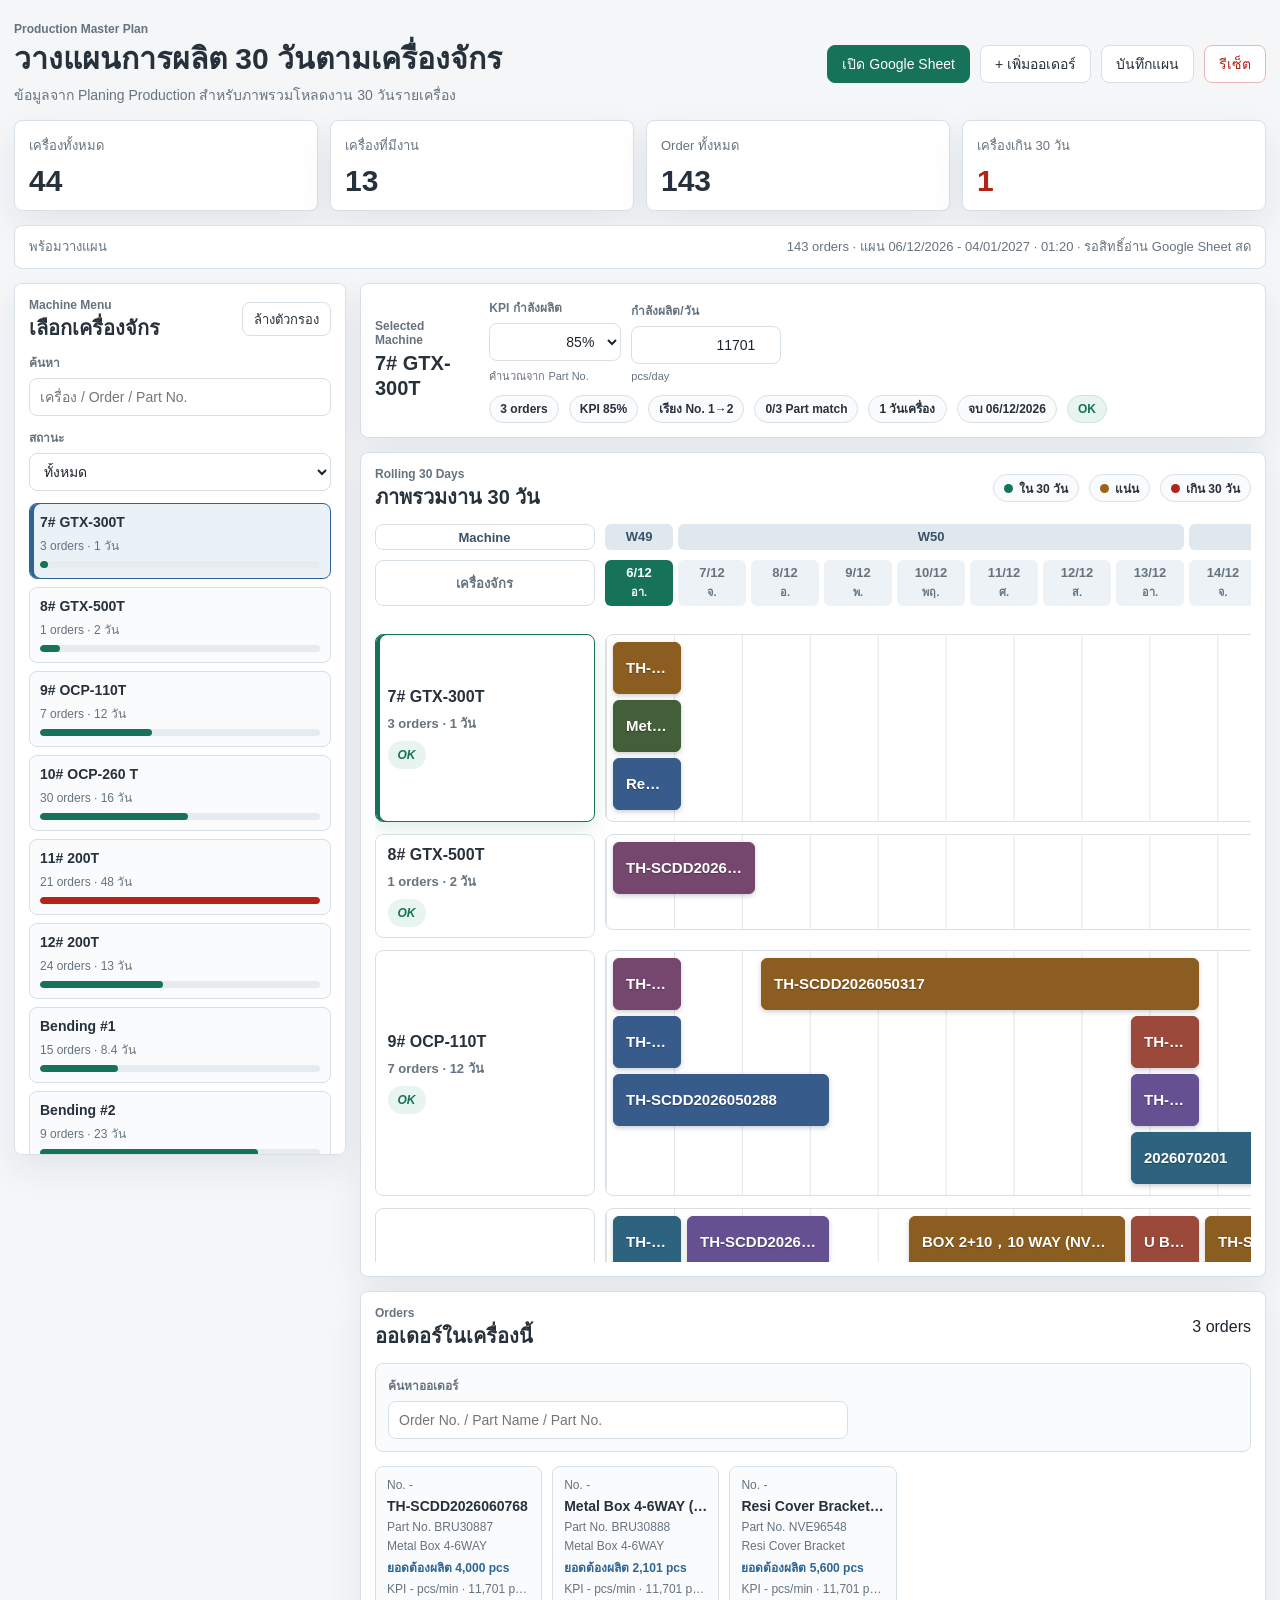
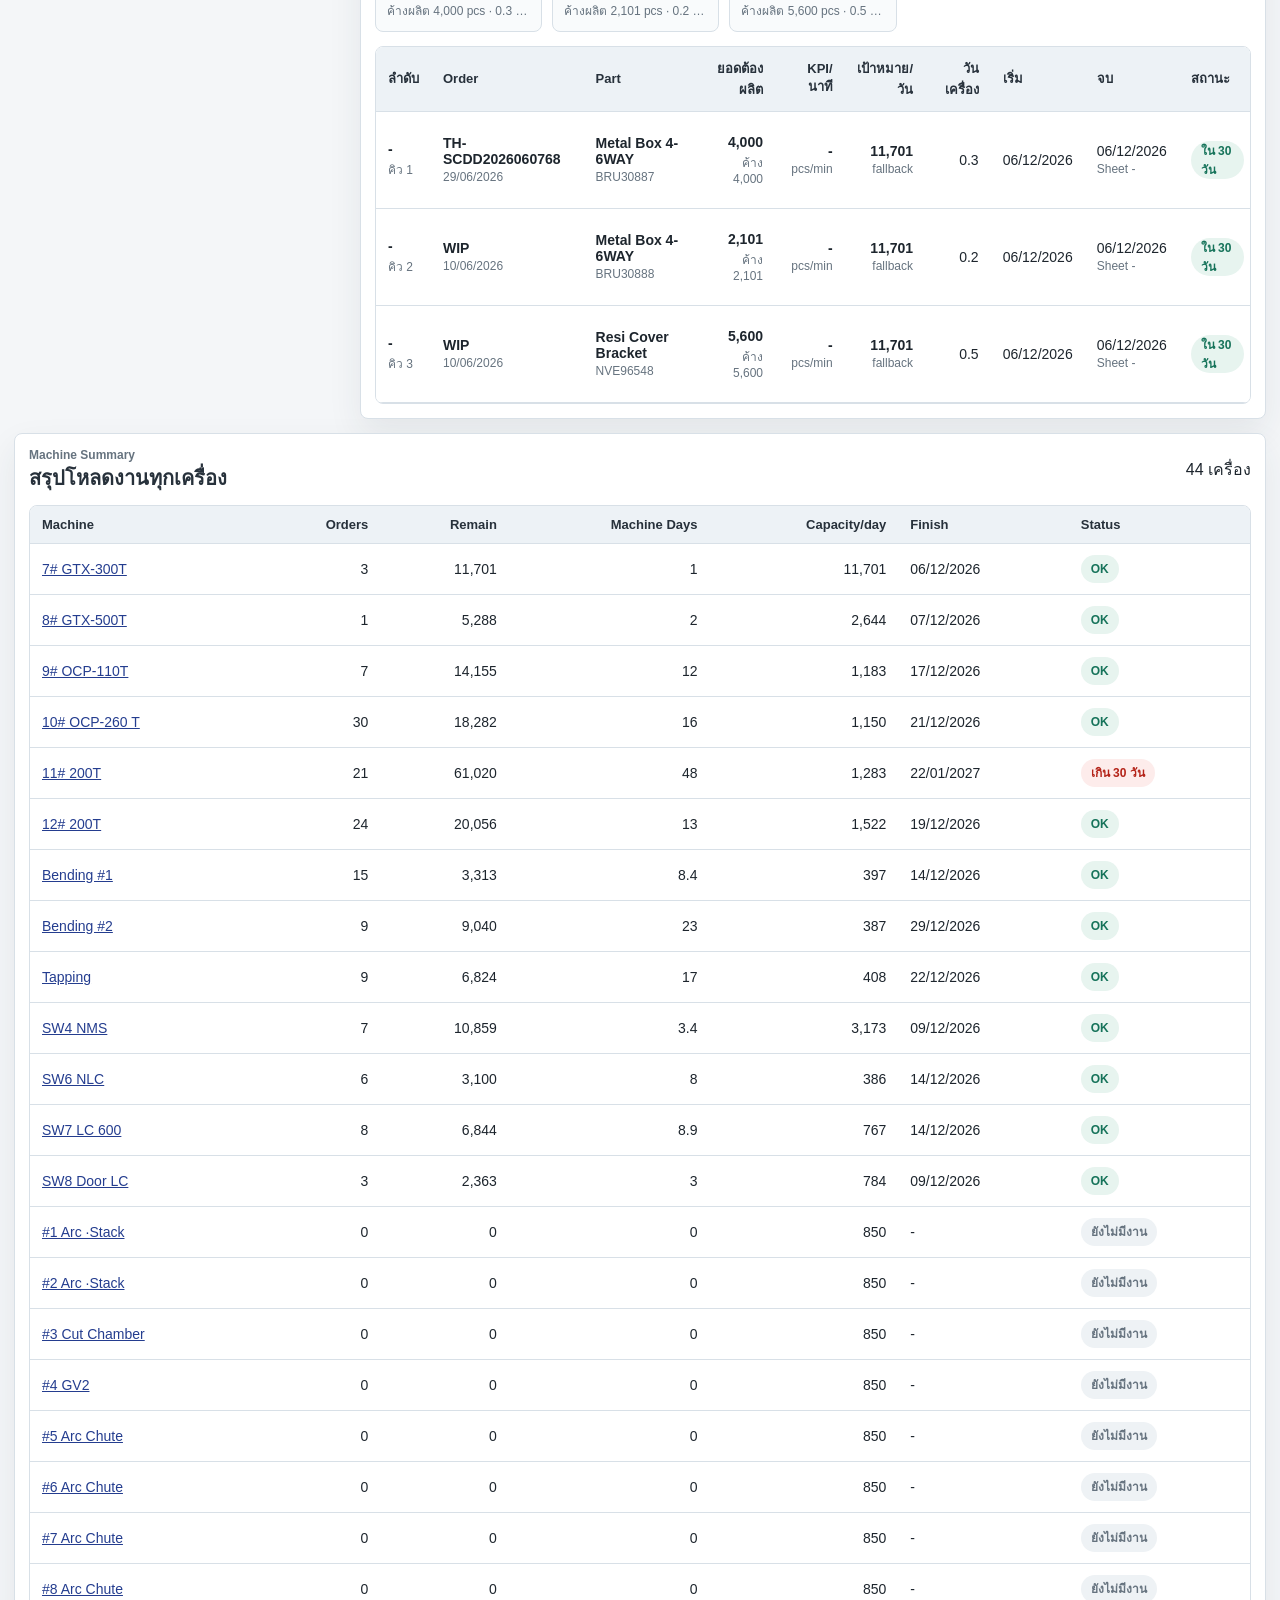
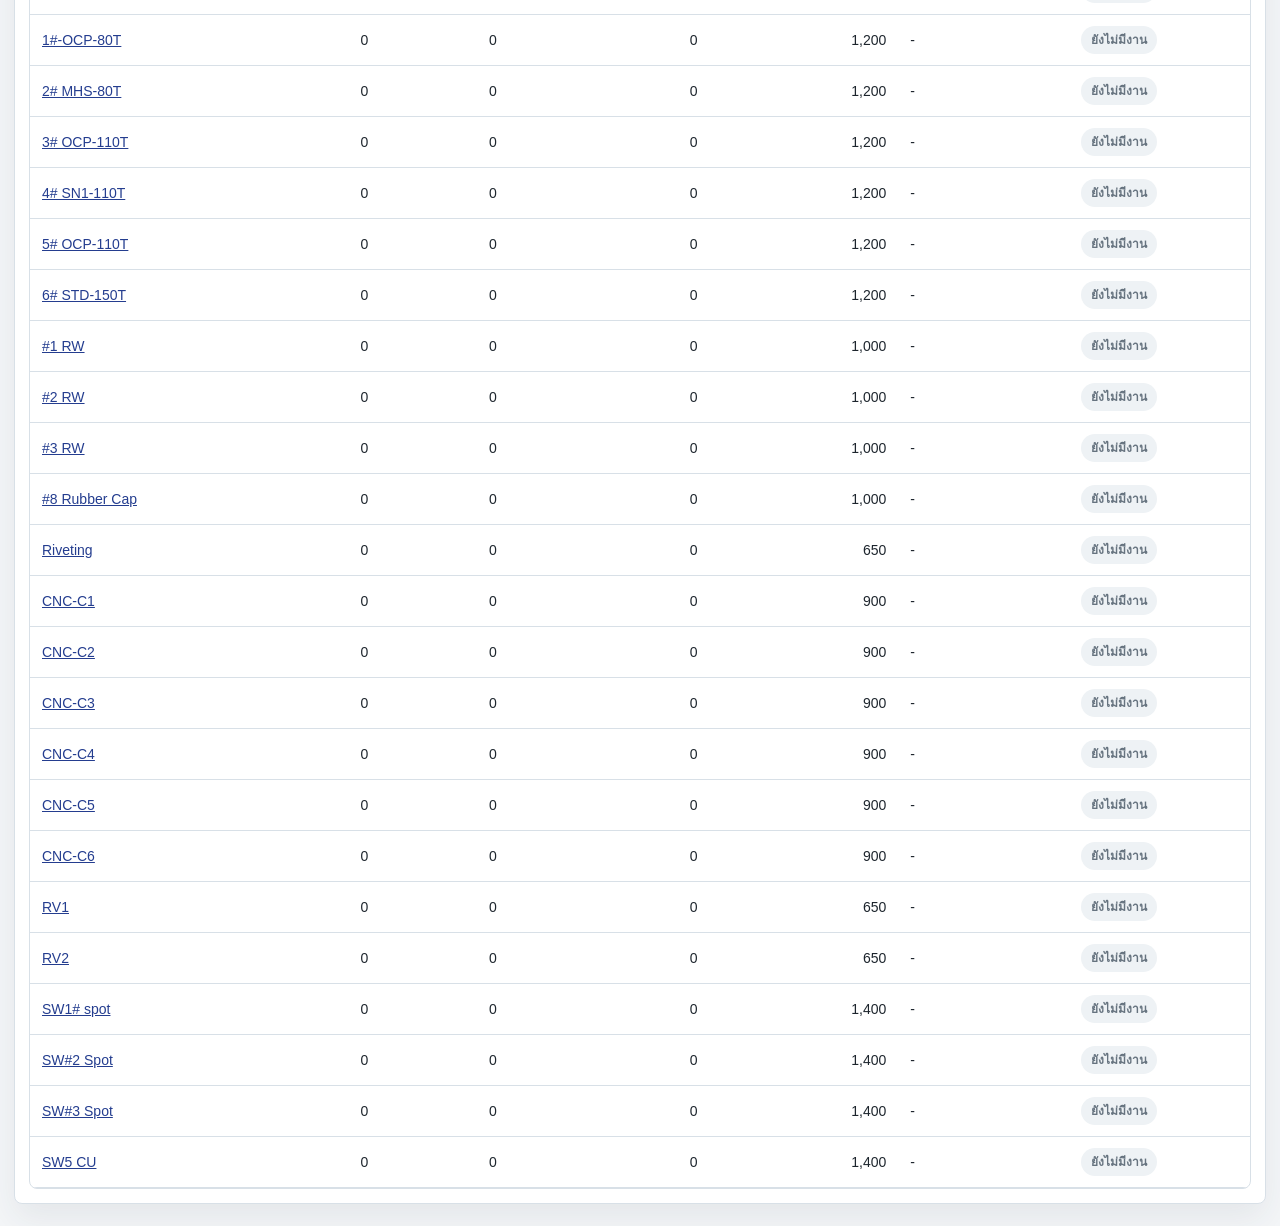
==== commit ec827431: "Show large timeline rows for all machines" ====
--- a/index.html
+++ b/index.html
@@ -4,7 +4,7 @@
     <meta charset="utf-8" />
     <meta name="viewport" content="width=device-width, initial-scale=1" />
     <title>Production Master Plan</title>
-    <link rel="stylesheet" href="./styles.css?v=20260709-large-timeline" />
+    <link rel="stylesheet" href="./styles.css?v=20260709-all-machines-large" />
   </head>
   <body>
     <main class="shell">
@@ -235,6 +235,6 @@
 
     <script src="./plan-data.js?v=20260708-priority-color"></script>
     <script src="./capacity-data.js?v=20260708-capacity"></script>
-    <script src="./app.js?v=20260709-live-sheet"></script>
+    <script src="./app.js?v=20260709-all-machines-large"></script>
   </body>
 </html>
--- a/styles.css
+++ b/styles.css
@@ -457,6 +457,39 @@
   padding-bottom: 2px;
 }
 
+.calendar-scroll-inner,
+.machine-timeline-row {
+  display: grid;
+  grid-template-columns: 220px minmax(2040px, 1fr);
+  gap: 10px;
+  min-width: 2270px;
+}
+
+.calendar-machine-spacer,
+.machine-timeline-label {
+  position: sticky;
+  left: 0;
+  z-index: 5;
+  border: 1px solid var(--line);
+  border-radius: 8px;
+  background: #ffffff;
+  color: var(--ink);
+}
+
+.calendar-machine-spacer {
+  display: grid;
+  min-height: 26px;
+  place-items: center;
+  color: #3b5165;
+  font-size: 13px;
+  font-weight: 800;
+}
+
+.calendar-machine-sub {
+  min-height: 46px;
+  color: var(--muted);
+}
+
 .calendar-week-row,
 .calendar-day-row {
   min-width: 2040px;
@@ -506,16 +539,71 @@
 }
 
 .selected-timeline {
-  overflow-x: auto;
-  overflow-y: visible;
+  overflow: auto;
+  max-height: 640px;
   padding-top: 12px;
+  padding-bottom: 4px;
+}
+
+.machine-timeline-list {
+  display: grid;
+  gap: 12px;
+  min-width: 2270px;
+}
+
+.machine-timeline-row {
+  align-items: stretch;
+}
+
+.machine-timeline-row.active .machine-timeline-label {
+  border-color: var(--green);
+  box-shadow: inset 4px 0 0 var(--green), 0 8px 18px rgba(22, 115, 90, 0.12);
+}
+
+.machine-timeline-row.drag-over .timeline-grid,
+.machine-timeline-row.drag-over .machine-timeline-label {
+  border-color: var(--green);
+  box-shadow: inset 0 0 0 2px rgba(22, 115, 90, 0.2);
+}
+
+.machine-timeline-label {
+  display: grid;
+  align-content: center;
+  gap: 7px;
+  min-height: 74px;
+  padding: 10px 12px;
+  text-align: left;
+  cursor: pointer;
+}
+
+.machine-timeline-label strong {
+  overflow: hidden;
+  color: var(--ink);
+  font-size: 16px;
+  line-height: 1.2;
+  text-overflow: ellipsis;
+  white-space: nowrap;
+}
+
+.machine-timeline-label span {
+  color: var(--muted);
+  font-size: 13px;
+  font-weight: 700;
+}
+
+.machine-timeline-label .pill {
+  width: fit-content;
+}
+
+.machine-timeline-track {
+  min-width: 2040px;
 }
 
 .timeline-grid {
   min-width: 2040px;
   grid-auto-rows: 52px;
   gap: 6px;
-  min-height: calc(var(--lane-count) * 58px + 14px);
+  min-height: max(96px, calc(var(--lane-count) * 58px + 14px));
   border: 1px solid var(--line);
   border-radius: 8px;
   padding: 7px;
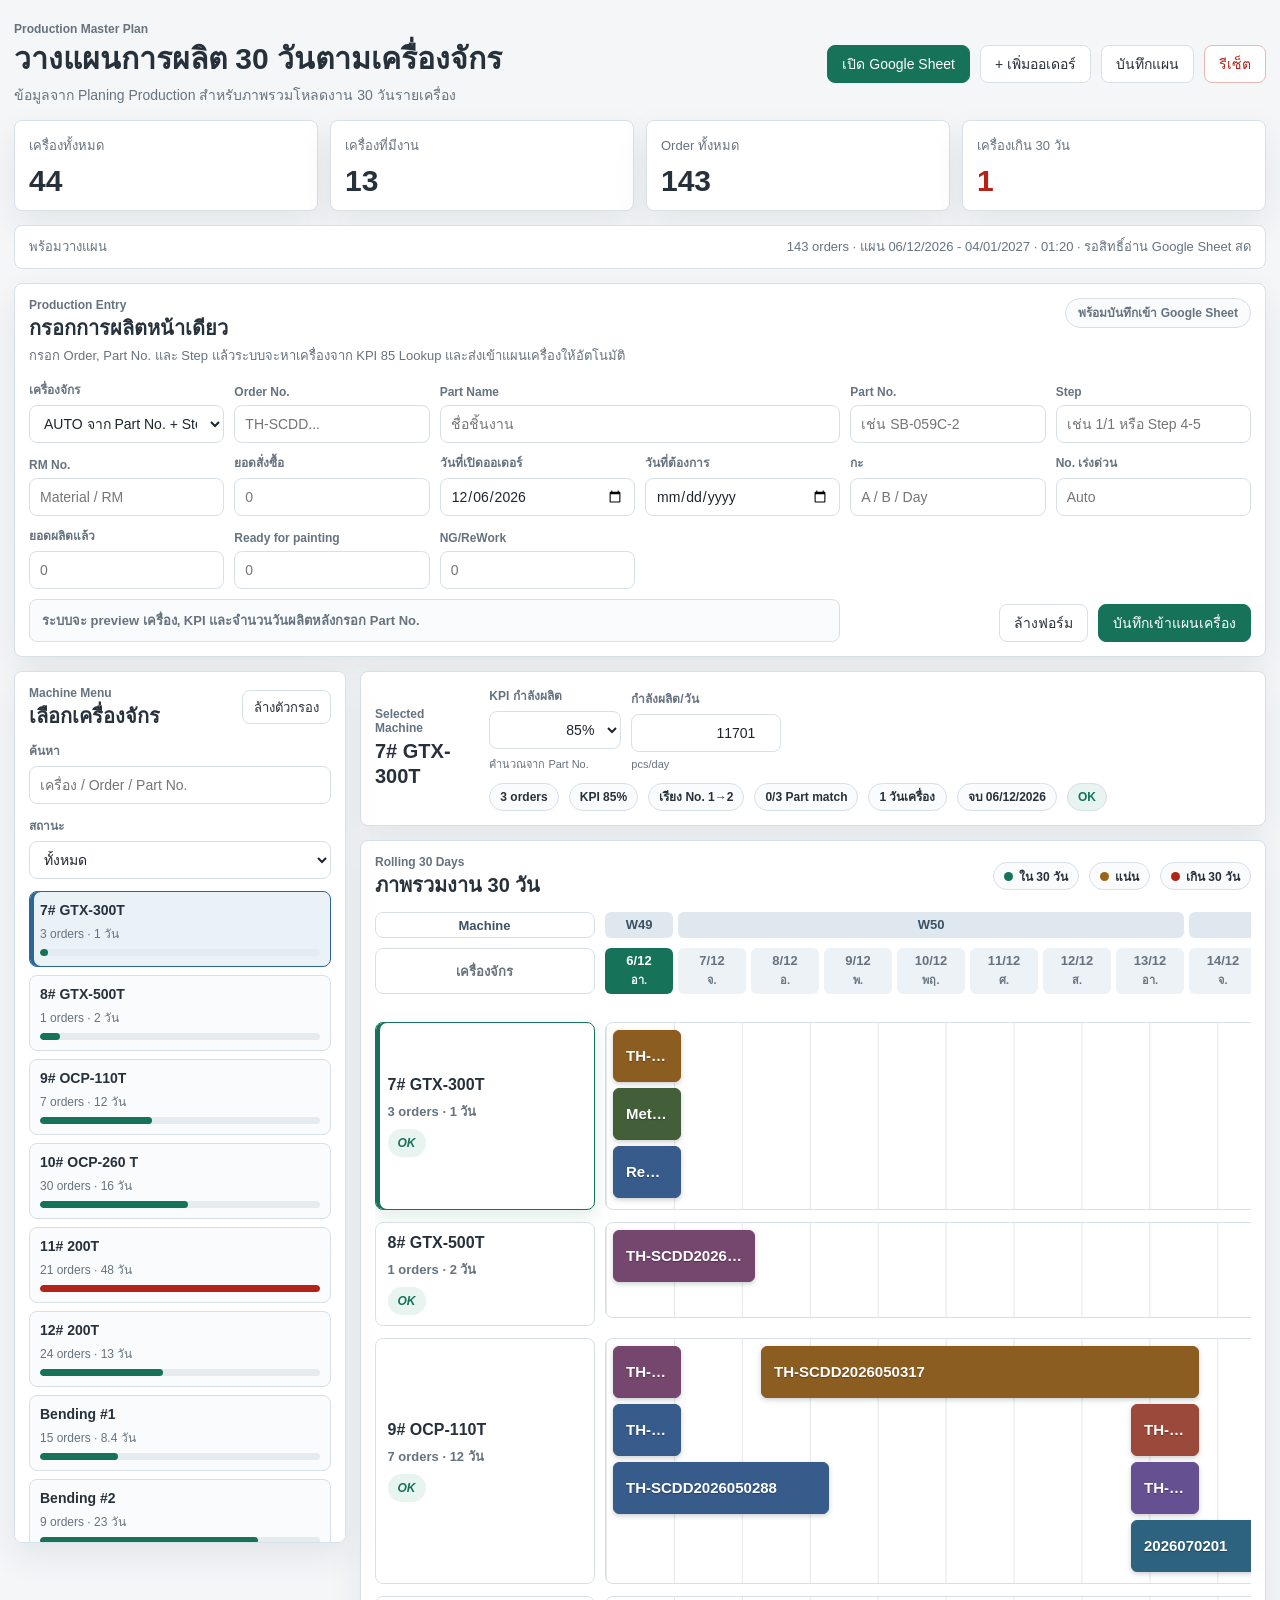
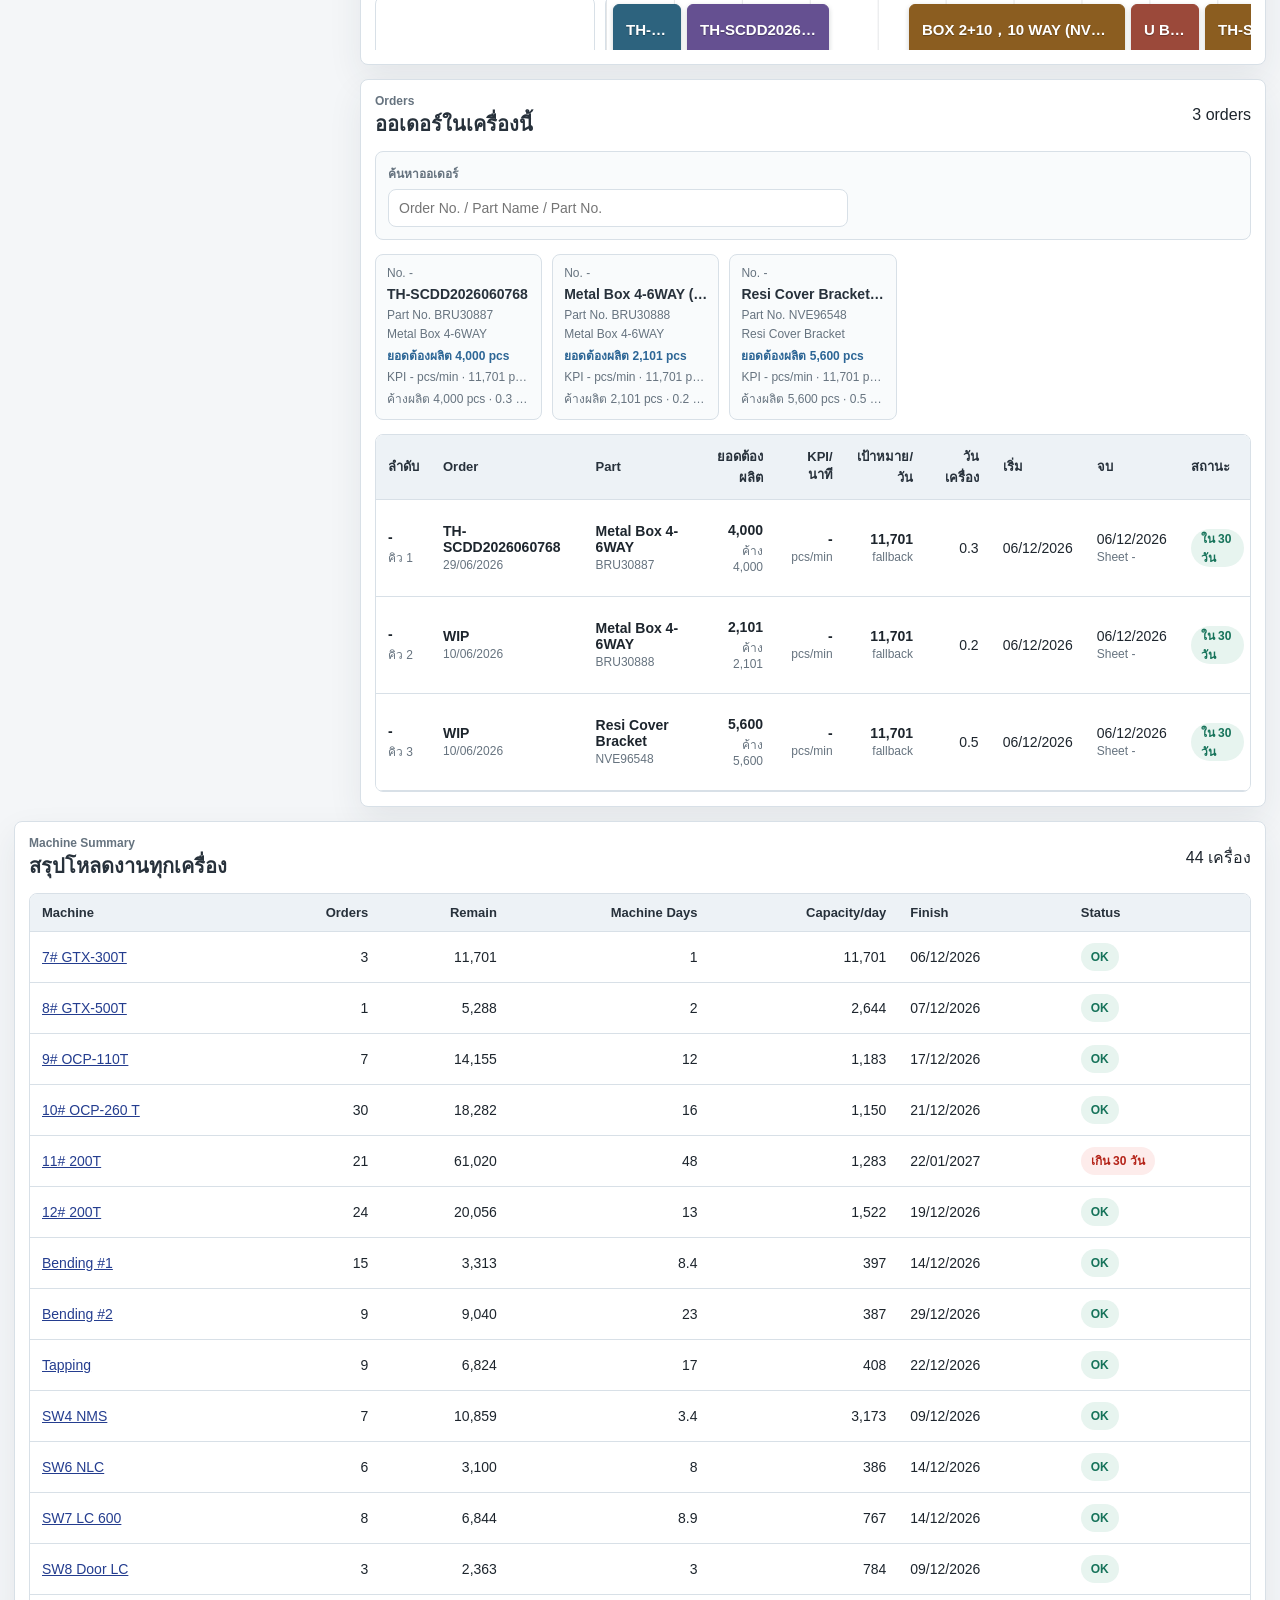
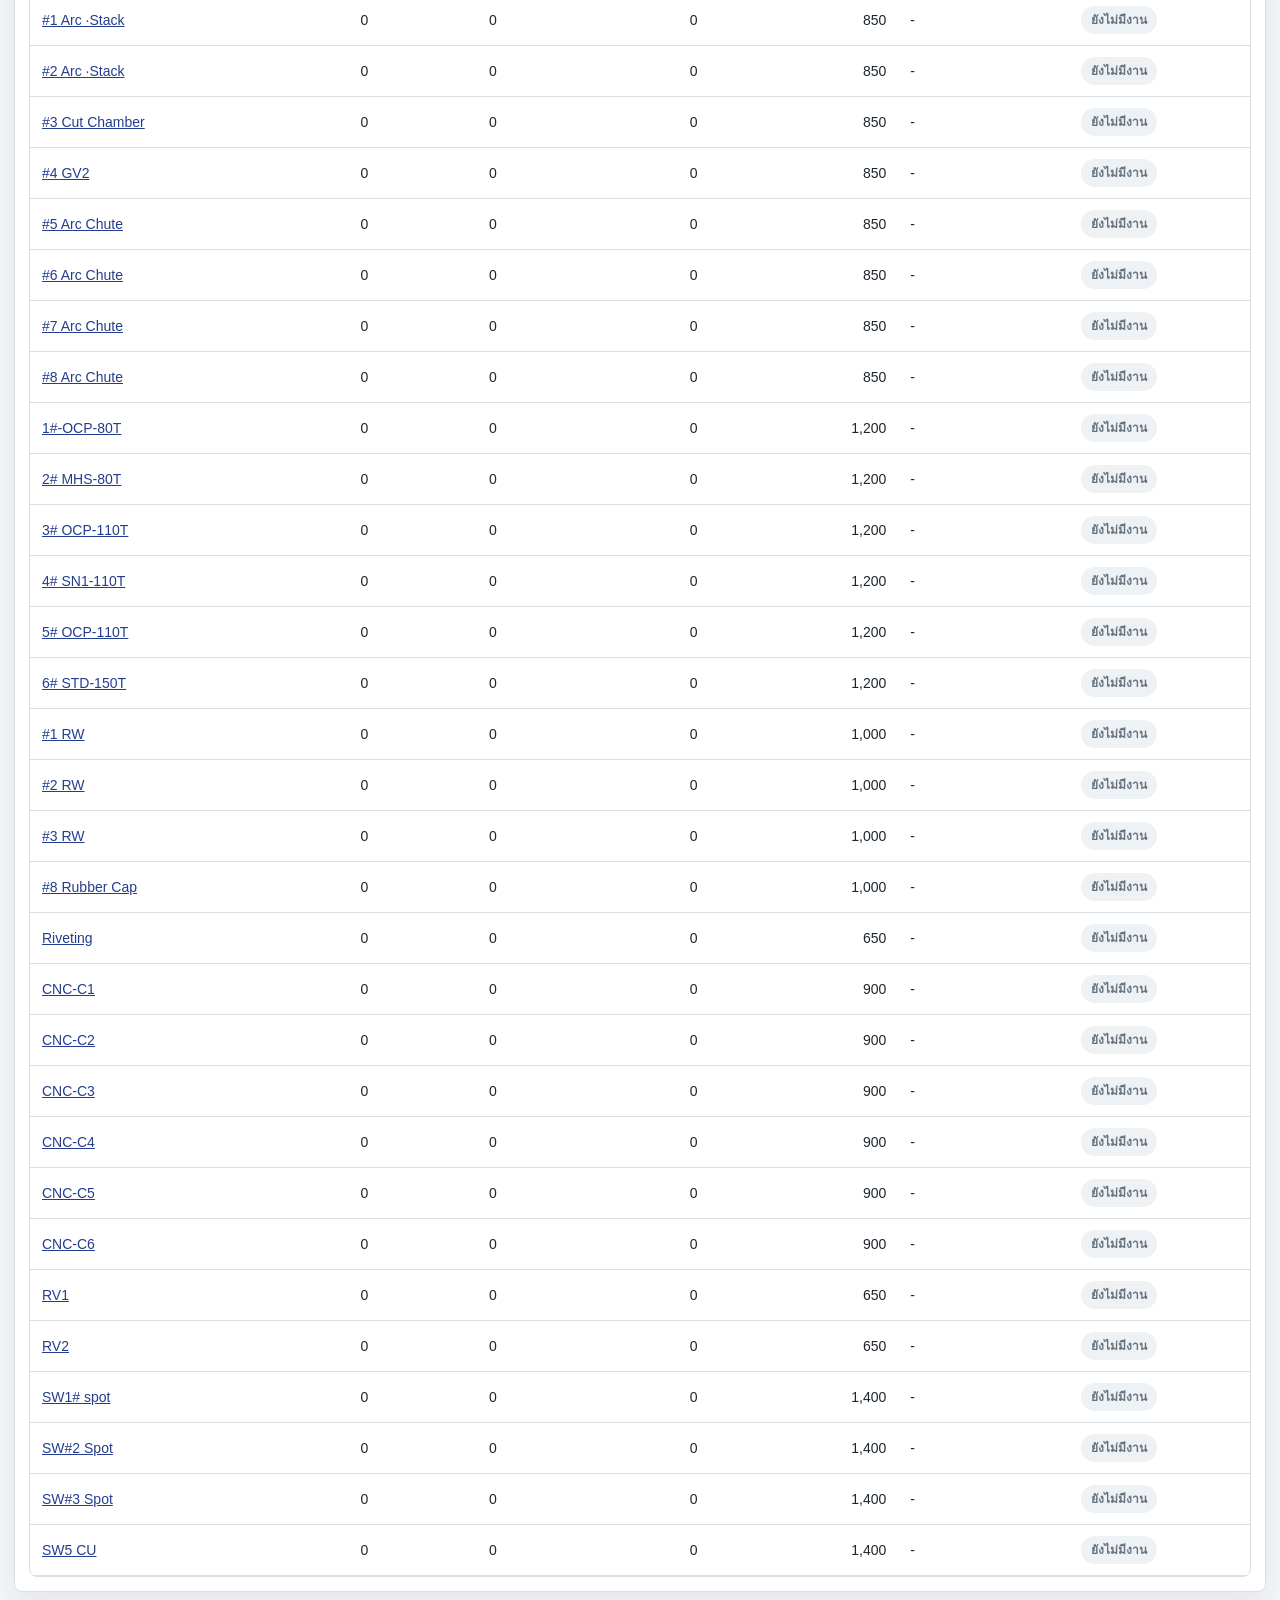
==== commit 21ab7cab: "Add production entry planner" ====
--- a/index.html
+++ b/index.html
@@ -4,7 +4,7 @@
     <meta charset="utf-8" />
     <meta name="viewport" content="width=device-width, initial-scale=1" />
     <title>Production Master Plan</title>
-    <link rel="stylesheet" href="./styles.css?v=20260709-all-machines-large" />
+    <link rel="stylesheet" href="./styles.css?v=20260718-production-entry" />
   </head>
   <body>
     <main class="shell">
@@ -45,6 +45,84 @@
         <section class="edit-strip" aria-label="สถานะแผน">
           <span id="saveStatus">พร้อมวางแผน</span>
           <span id="dataStamp">ข้อมูลจากชีตใหม่</span>
+        </section>
+
+        <section class="entry-panel" id="productionEntryPanel" aria-label="Production Entry">
+          <div class="section-heading entry-heading">
+            <div>
+              <p class="eyebrow">Production Entry</p>
+              <h2>กรอกการผลิตหน้าเดียว</h2>
+              <p class="entry-subtitle">กรอก Order, Part No. และ Step แล้วระบบจะหาเครื่องจาก KPI 85 Lookup และส่งเข้าแผนเครื่องให้อัตโนมัติ</p>
+            </div>
+            <span class="entry-status" id="entrySaveStatus">พร้อมบันทึกเข้า Google Sheet</span>
+          </div>
+          <form class="entry-form" id="productionEntryForm">
+            <label>
+              <span>เครื่องจักร</span>
+              <select id="entryMachine">
+                <option value="AUTO">AUTO จาก Part No. + Step</option>
+              </select>
+            </label>
+            <label>
+              <span>Order No.</span>
+              <input id="entryOrderNo" type="text" placeholder="TH-SCDD..." required />
+            </label>
+            <label class="wide-field">
+              <span>Part Name</span>
+              <input id="entryPartName" type="text" placeholder="ชื่อชิ้นงาน" required />
+            </label>
+            <label>
+              <span>Part No.</span>
+              <input id="entryPartNo" type="text" placeholder="เช่น SB-059C-2" required />
+            </label>
+            <label>
+              <span>Step</span>
+              <input id="entryStep" type="text" placeholder="เช่น 1/1 หรือ Step 4-5" />
+            </label>
+            <label>
+              <span>RM No.</span>
+              <input id="entryRmNo" type="text" placeholder="Material / RM" />
+            </label>
+            <label>
+              <span>ยอดสั่งซื้อ</span>
+              <input id="entryQty" type="number" min="1" step="1" placeholder="0" required />
+            </label>
+            <label>
+              <span>วันที่เปิดออเดอร์</span>
+              <input id="entryOpenDate" type="date" />
+            </label>
+            <label>
+              <span>วันที่ต้องการ</span>
+              <input id="entryDueDate" type="date" />
+            </label>
+            <label>
+              <span>กะ</span>
+              <input id="entryShift" type="text" placeholder="A / B / Day" />
+            </label>
+            <label>
+              <span>No. เร่งด่วน</span>
+              <input id="entryPriorityNo" type="number" min="1" step="1" placeholder="Auto" />
+            </label>
+            <label>
+              <span>ยอดผลิตแล้ว</span>
+              <input id="entryProduced" type="number" min="0" step="1" placeholder="0" />
+            </label>
+            <label>
+              <span>Ready for painting</span>
+              <input id="entryReadyForPainting" type="number" min="0" step="1" placeholder="0" />
+            </label>
+            <label>
+              <span>NG/ReWork</span>
+              <input id="entryNgRework" type="number" min="0" step="1" placeholder="0" />
+            </label>
+            <div class="entry-preview" id="entryRoutePreview">
+              ระบบจะ preview เครื่อง, KPI และจำนวนวันผลิตหลังกรอก Part No.
+            </div>
+            <div class="entry-actions">
+              <button class="button" id="clearEntryButton" type="button">ล้างฟอร์ม</button>
+              <button class="button primary" id="submitEntryButton" type="submit">บันทึกเข้าแผนเครื่อง</button>
+            </div>
+          </form>
         </section>
 
         <section class="planner-layout">
@@ -235,6 +313,6 @@
 
     <script src="./plan-data.js?v=20260708-priority-color"></script>
     <script src="./capacity-data.js?v=20260708-capacity"></script>
-    <script src="./app.js?v=20260709-all-machines-large"></script>
+    <script src="./app.js?v=20260718-production-entry"></script>
   </body>
 </html>
--- a/styles.css
+++ b/styles.css
@@ -130,6 +130,11 @@
   color: #ffffff;
 }
 
+.button:disabled {
+  cursor: wait;
+  opacity: 0.62;
+}
+
 .button.danger {
   border-color: #e9b7b2;
   color: var(--red);
@@ -168,6 +173,7 @@
 .timeline-card,
 .orders-panel,
 .summary-panel,
+.entry-panel,
 .edit-strip {
   border: 1px solid var(--line);
   border-radius: 8px;
@@ -221,8 +227,109 @@
 .machine-focus,
 .timeline-card,
 .orders-panel,
+.entry-panel,
 .summary-panel {
   padding: 14px;
+}
+
+.entry-panel {
+  display: grid;
+  gap: 14px;
+}
+
+.entry-heading {
+  align-items: flex-start;
+}
+
+.entry-subtitle {
+  margin: 4px 0 0;
+  color: var(--muted);
+  font-size: 13px;
+}
+
+.entry-status {
+  display: inline-flex;
+  align-items: center;
+  min-height: 30px;
+  border: 1px solid var(--line);
+  border-radius: 999px;
+  padding: 0 12px;
+  color: var(--muted);
+  background: var(--panel-soft);
+  font-size: 12px;
+  font-weight: 700;
+  white-space: nowrap;
+}
+
+.entry-status[data-state="ok"] {
+  border-color: #b8ded2;
+  color: var(--green);
+  background: var(--soft-green);
+}
+
+.entry-status[data-state="saving"] {
+  border-color: #c7d8e8;
+  color: var(--blue);
+  background: var(--soft-blue);
+}
+
+.entry-status[data-state="error"] {
+  border-color: #efbbb7;
+  color: var(--red);
+  background: var(--soft-red);
+}
+
+.entry-form {
+  display: grid;
+  grid-template-columns: repeat(6, minmax(140px, 1fr));
+  gap: 10px;
+  align-items: end;
+}
+
+.entry-form label {
+  display: grid;
+  gap: 6px;
+}
+
+.entry-form label span {
+  color: var(--muted);
+  font-size: 12px;
+  font-weight: 700;
+}
+
+.entry-form .wide-field {
+  grid-column: span 2;
+}
+
+.entry-preview {
+  grid-column: span 4;
+  min-height: 38px;
+  border: 1px solid var(--line);
+  border-radius: 8px;
+  padding: 10px 12px;
+  color: var(--muted);
+  background: var(--panel-soft);
+  font-size: 13px;
+  font-weight: 700;
+}
+
+.entry-preview.ok {
+  border-color: #b8ded2;
+  color: var(--green);
+  background: var(--soft-green);
+}
+
+.entry-preview.warn {
+  border-color: #e8cf9d;
+  color: var(--amber);
+  background: var(--soft-amber);
+}
+
+.entry-actions {
+  grid-column: span 2;
+  display: flex;
+  justify-content: flex-end;
+  gap: 10px;
 }
 
 .machine-panel {
@@ -879,6 +986,15 @@
 }
 
 @media (max-width: 1120px) {
+  .entry-form {
+    grid-template-columns: repeat(3, minmax(0, 1fr));
+  }
+
+  .entry-preview,
+  .entry-actions {
+    grid-column: 1 / -1;
+  }
+
   .planner-layout {
     grid-template-columns: 1fr;
   }
@@ -907,6 +1023,7 @@
   .section-heading,
   .panel-heading,
   .machine-focus,
+  .entry-heading,
   .edit-strip {
     align-items: stretch;
     flex-direction: column;
@@ -920,10 +1037,21 @@
   }
 
   .overview-grid,
+  .entry-form,
   .machine-menu,
   .order-cards,
   .form-grid {
     grid-template-columns: 1fr;
+  }
+
+  .entry-form .wide-field,
+  .entry-preview,
+  .entry-actions {
+    grid-column: 1 / -1;
+  }
+
+  .entry-actions {
+    flex-direction: column;
   }
 
   h1 {
